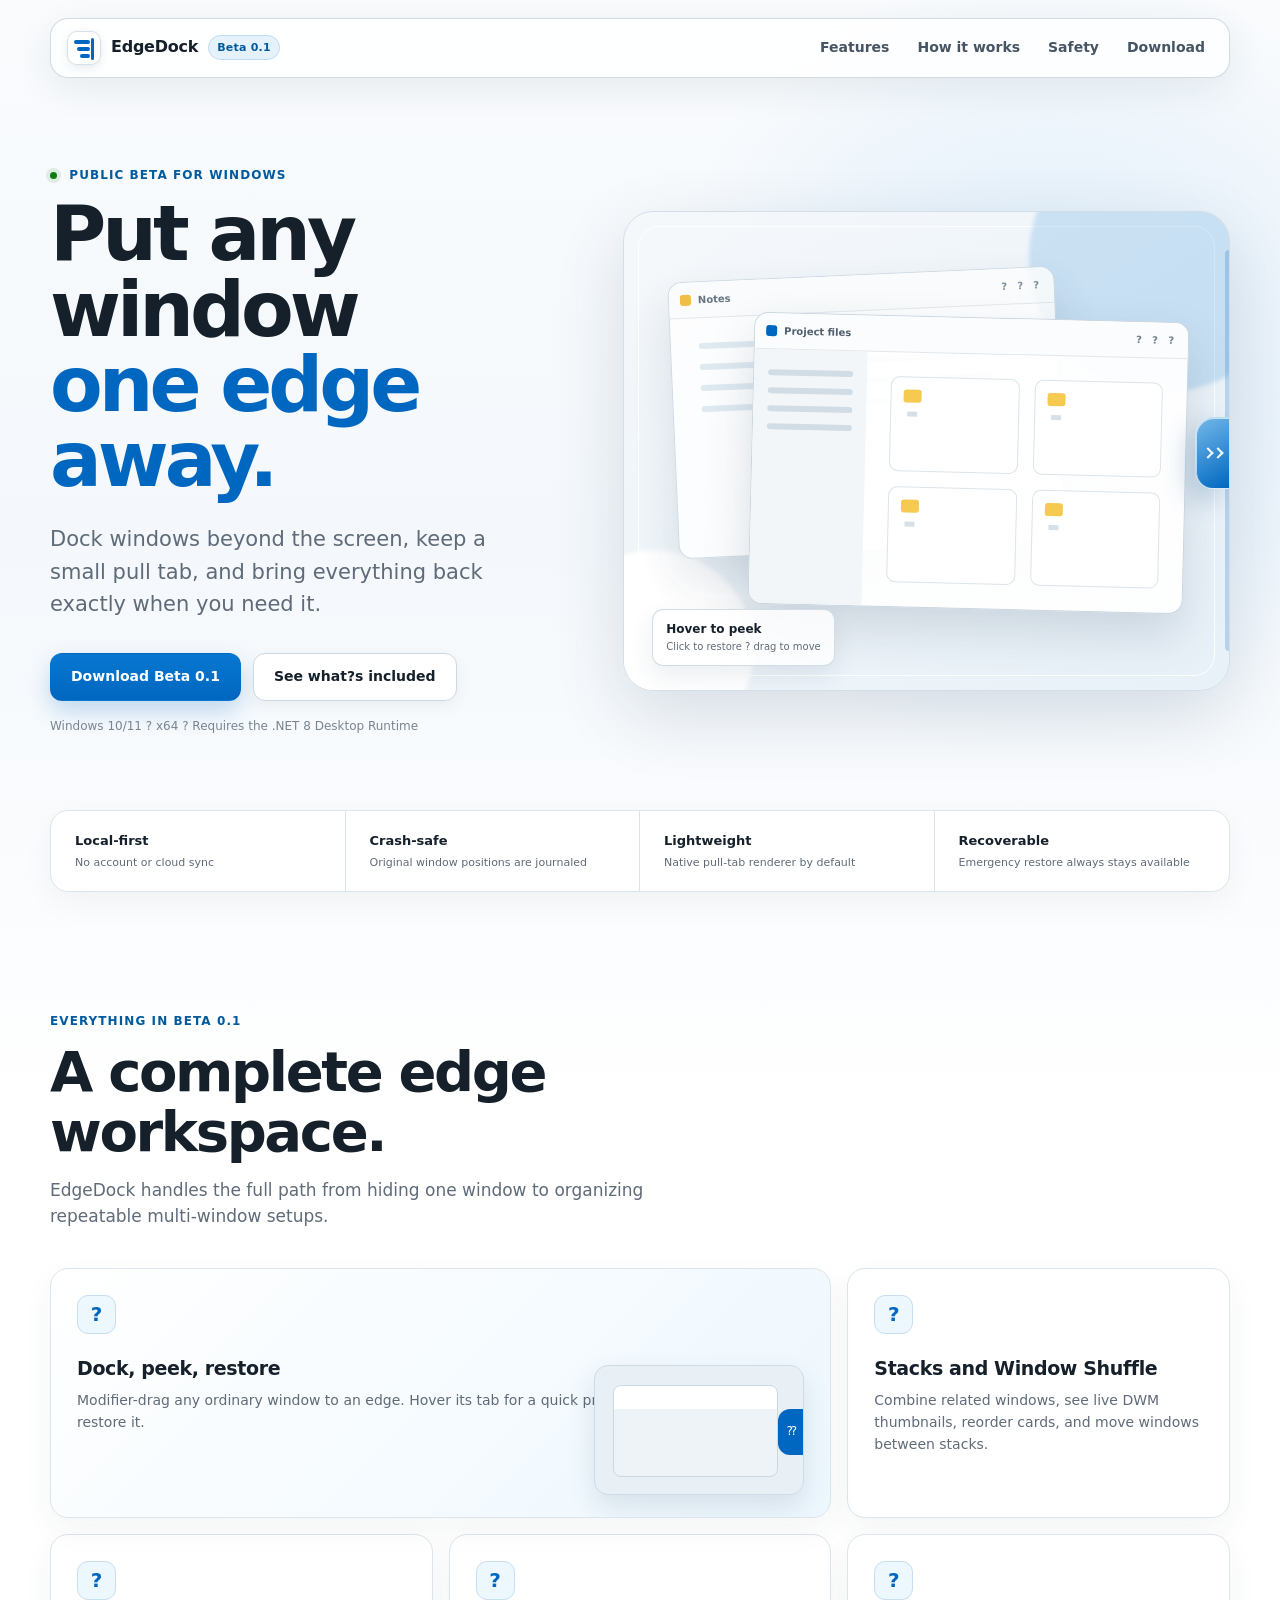
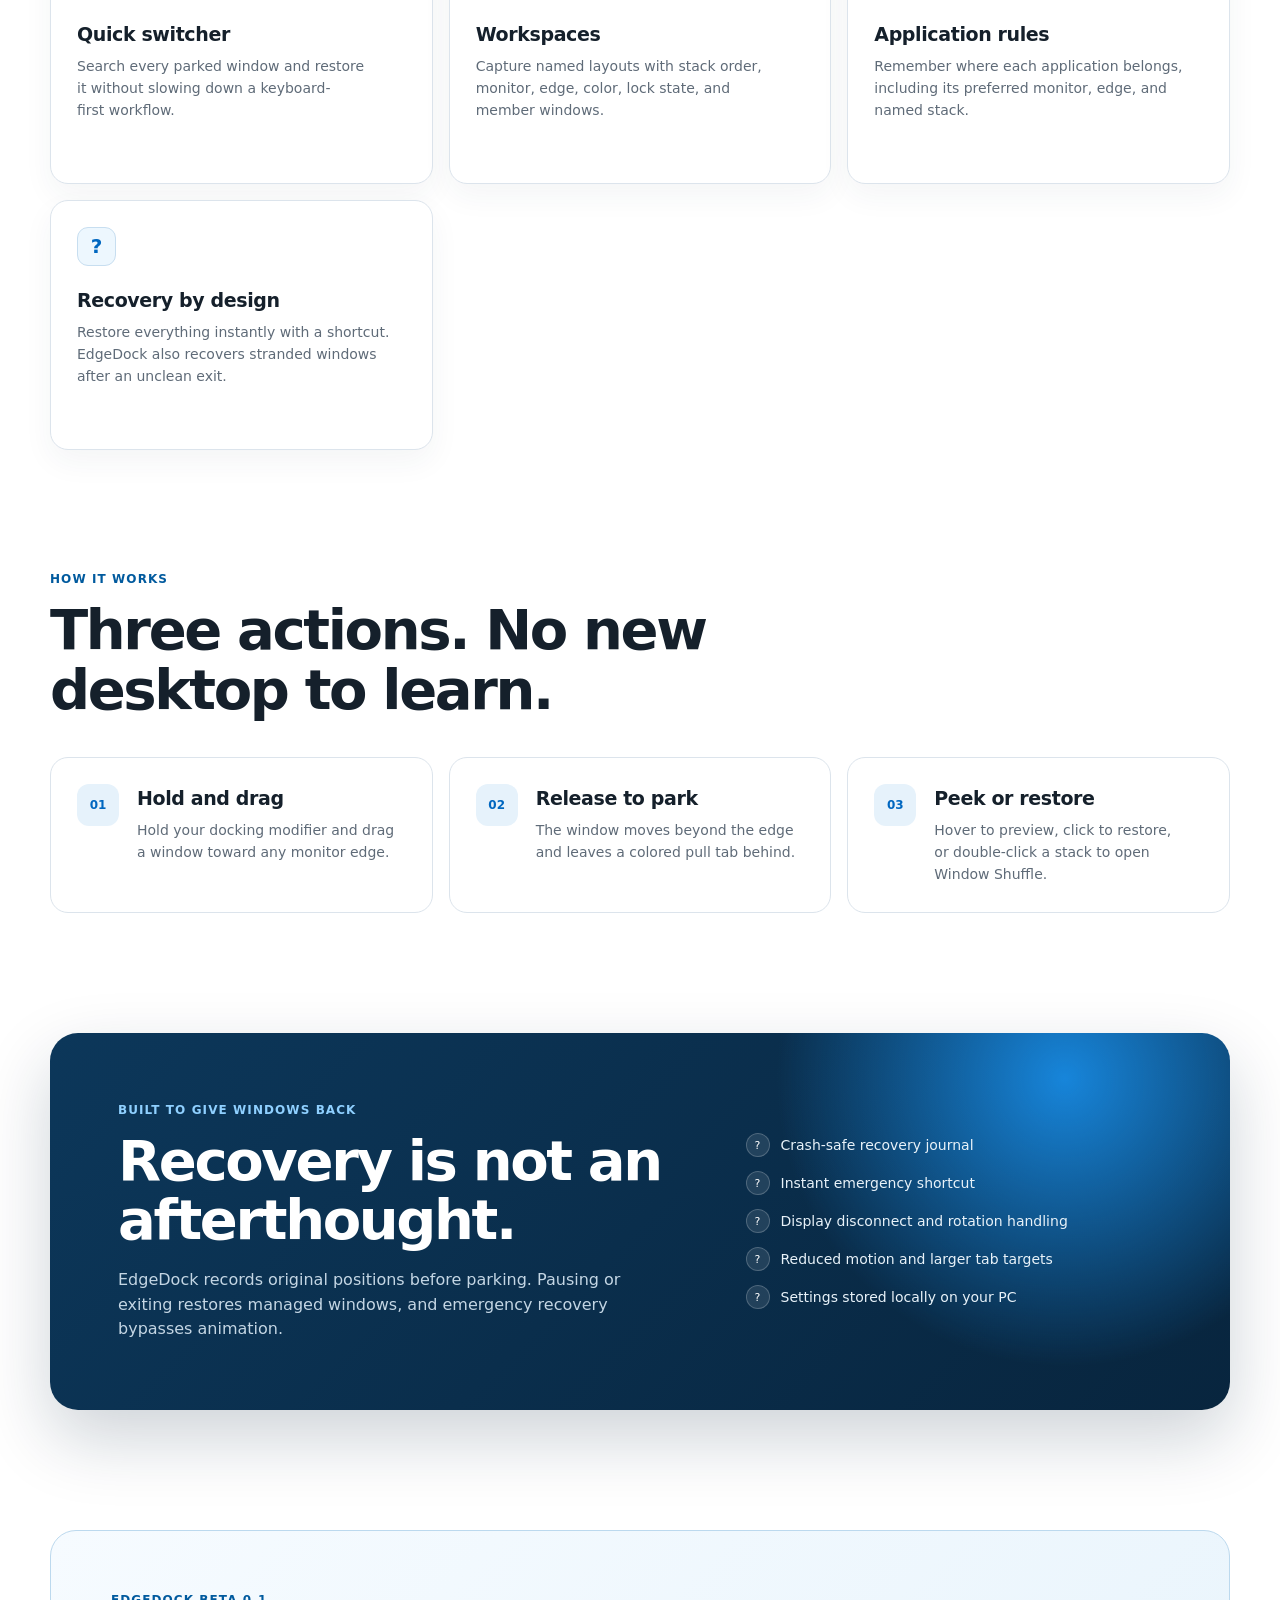
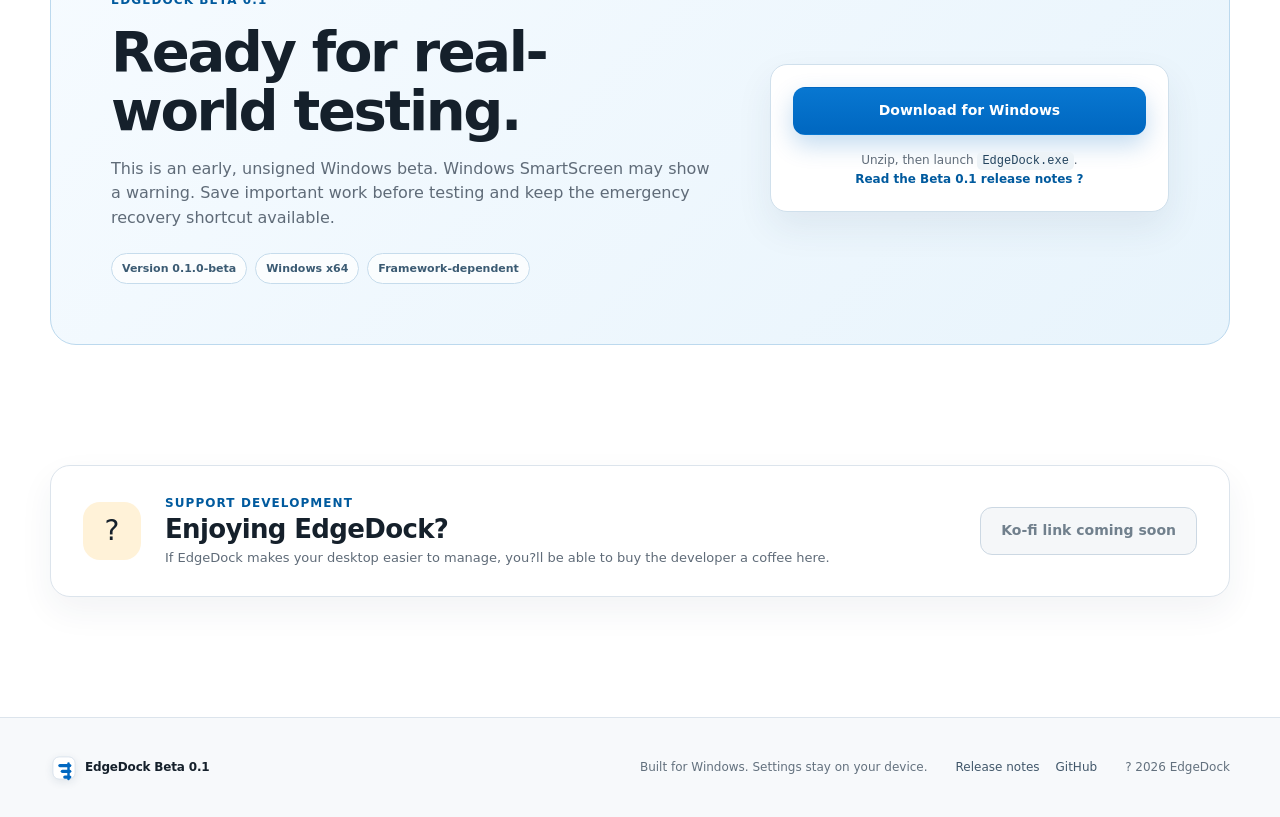
==== index.html @ b3985931 "Launch EdgeDock Beta 0.1 website" ====
<!doctype html>
<html lang="en">
<head>
  <meta charset="utf-8">
  <meta name="viewport" content="width=device-width, initial-scale=1">
  <meta name="theme-color" content="#f4f8fc">
  <meta name="description" content="EdgeDock Beta 0.1 keeps windows one screen edge away with pull tabs, live stacks, workspaces, rules, and crash-safe recovery.">
  <title>EdgeDock Beta 0.1 ? Windows, one edge away</title>
  <link rel="stylesheet" href="styles.css">
</head>
<body>
  <a class="skip-link" href="#main">Skip to content</a>
  <header class="site-header">
    <a class="brand" href="#top" aria-label="EdgeDock home">
      <span class="brand-mark" aria-hidden="true"><i></i><i></i><i></i><b></b></span>
      <span>EdgeDock</span>
      <span class="beta-badge">Beta 0.1</span>
    </a>
    <nav aria-label="Primary navigation">
      <a href="#features">Features</a>
      <a href="#how-it-works">How it works</a>
      <a href="#safety">Safety</a>
      <a href="#download">Download</a>
    </nav>
  </header>

  <main id="main">
    <section class="hero section" id="top">
      <div class="hero-copy">
        <p class="eyebrow"><span class="status-dot"></span> Public beta for Windows</p>
        <h1>Put any window<br><span>one edge away.</span></h1>
        <p class="hero-lede">Dock windows beyond the screen, keep a small pull tab, and bring everything back exactly when you need it.</p>
        <div class="hero-actions">
          <a class="button primary" href="downloads/EdgeDock-Beta-0.1-win-x64.zip" download>Download Beta 0.1</a>
          <a class="button secondary" href="#features">See what?s included</a>
        </div>
        <p class="compatibility">Windows 10/11 ? x64 ? Requires the .NET 8 Desktop Runtime</p>
      </div>

      <div class="product-stage" aria-label="Illustration of EdgeDock parking windows at the screen edge">
        <div class="desktop-glow glow-one"></div>
        <div class="desktop-glow glow-two"></div>
        <div class="demo-window back-window">
          <div class="window-bar"><span class="mini-icon"></span><span>Notes</span><span class="window-controls">? ? ?</span></div>
          <div class="note-lines"><i></i><i></i><i></i><i></i></div>
        </div>
        <div class="demo-window front-window">
          <div class="window-bar"><span class="mini-icon blue"></span><span>Project files</span><span class="window-controls">? ? ?</span></div>
          <div class="file-grid">
            <div class="side-list"><i></i><i></i><i></i><i></i></div>
            <div class="folders"><span></span><span></span><span></span><span></span></div>
          </div>
        </div>
        <div class="edge-rail"></div>
        <div class="pull-tab-demo" aria-hidden="true"><span></span><span></span></div>
        <div class="demo-caption"><strong>Hover to peek</strong><span>Click to restore ? drag to move</span></div>
      </div>
    </section>

    <section class="trust-strip" aria-label="Product highlights">
      <div><strong>Local-first</strong><span>No account or cloud sync</span></div>
      <div><strong>Crash-safe</strong><span>Original window positions are journaled</span></div>
      <div><strong>Lightweight</strong><span>Native pull-tab renderer by default</span></div>
      <div><strong>Recoverable</strong><span>Emergency restore always stays available</span></div>
    </section>

    <section class="section feature-section" id="features">
      <div class="section-heading">
        <p class="eyebrow">Everything in Beta 0.1</p>
        <h2>A complete edge workspace.</h2>
        <p>EdgeDock handles the full path from hiding one window to organizing repeatable multi-window setups.</p>
      </div>
      <div class="feature-grid">
        <article class="feature-card featured">
          <span class="feature-icon">?</span>
          <h3>Dock, peek, restore</h3>
          <p>Modifier-drag any ordinary window to an edge. Hover its tab for a quick preview, then click to restore it.</p>
          <div class="mini-edge-demo"><span class="mini-window"></span><span class="mini-tab">??</span></div>
        </article>
        <article class="feature-card">
          <span class="feature-icon">?</span>
          <h3>Stacks and Window Shuffle</h3>
          <p>Combine related windows, see live DWM thumbnails, reorder cards, and move windows between stacks.</p>
        </article>
        <article class="feature-card">
          <span class="feature-icon">?</span>
          <h3>Quick switcher</h3>
          <p>Search every parked window and restore it without slowing down a keyboard-first workflow.</p>
        </article>
        <article class="feature-card">
          <span class="feature-icon">?</span>
          <h3>Workspaces</h3>
          <p>Capture named layouts with stack order, monitor, edge, color, lock state, and member windows.</p>
        </article>
        <article class="feature-card">
          <span class="feature-icon">?</span>
          <h3>Application rules</h3>
          <p>Remember where each application belongs, including its preferred monitor, edge, and named stack.</p>
        </article>
        <article class="feature-card">
          <span class="feature-icon">?</span>
          <h3>Recovery by design</h3>
          <p>Restore everything instantly with a shortcut. EdgeDock also recovers stranded windows after an unclean exit.</p>
        </article>
      </div>
    </section>

    <section class="section workflow-section" id="how-it-works">
      <div class="section-heading compact">
        <p class="eyebrow">How it works</p>
        <h2>Three actions. No new desktop to learn.</h2>
      </div>
      <ol class="steps">
        <li><span>01</span><div><h3>Hold and drag</h3><p>Hold your docking modifier and drag a window toward any monitor edge.</p></div></li>
        <li><span>02</span><div><h3>Release to park</h3><p>The window moves beyond the edge and leaves a colored pull tab behind.</p></div></li>
        <li><span>03</span><div><h3>Peek or restore</h3><p>Hover to preview, click to restore, or double-click a stack to open Window Shuffle.</p></div></li>
      </ol>
    </section>

    <section class="section safety-section" id="safety">
      <div class="safety-panel">
        <div>
          <p class="eyebrow">Built to give windows back</p>
          <h2>Recovery is not an afterthought.</h2>
          <p>EdgeDock records original positions before parking. Pausing or exiting restores managed windows, and emergency recovery bypasses animation.</p>
        </div>
        <ul>
          <li><span>?</span> Crash-safe recovery journal</li>
          <li><span>?</span> Instant emergency shortcut</li>
          <li><span>?</span> Display disconnect and rotation handling</li>
          <li><span>?</span> Reduced motion and larger tab targets</li>
          <li><span>?</span> Settings stored locally on your PC</li>
        </ul>
      </div>
    </section>

    <section class="section beta-section" id="download">
      <div class="beta-card">
        <div>
          <p class="eyebrow">EdgeDock Beta 0.1</p>
          <h2>Ready for real-world testing.</h2>
          <p>This is an early, unsigned Windows beta. Windows SmartScreen may show a warning. Save important work before testing and keep the emergency recovery shortcut available.</p>
          <div class="release-pills"><span>Version 0.1.0-beta</span><span>Windows x64</span><span>Framework-dependent</span></div>
        </div>
        <div class="download-panel">
          <a class="button primary wide" href="downloads/EdgeDock-Beta-0.1-win-x64.zip" download>Download for Windows</a>
          <p>Unzip, then launch <code>EdgeDock.exe</code>.</p>
          <a class="text-link" href="release-notes.html">Read the Beta 0.1 release notes ?</a>
        </div>
      </div>
    </section>

    <section class="section support-section" id="support">
      <div class="support-card">
        <div class="coffee" aria-hidden="true">?</div>
        <div><p class="eyebrow">Support development</p><h2>Enjoying EdgeDock?</h2><p>If EdgeDock makes your desktop easier to manage, you?ll be able to buy the developer a coffee here.</p></div>
        <a class="button secondary pending" href="#support" aria-disabled="true">Ko-fi link coming soon</a>
      </div>
    </section>
  </main>

  <footer>
    <div class="brand footer-brand"><span class="brand-mark small" aria-hidden="true"><i></i><i></i><i></i><b></b></span><span>EdgeDock Beta 0.1</span></div>
    <p>Built for Windows. Settings stay on your device.</p>
    <div><a href="release-notes.html">Release notes</a><a href="https://github.com/lol40560/EdgeDock-Website">GitHub</a></div>
    <p class="copyright">? 2026 EdgeDock</p>
  </footer>
</body>
</html>
---- styles.css ----
:root {
  color-scheme: light;
  --blue: #0067c0;
  --blue-strong: #005a9e;
  --blue-soft: #e6f2fb;
  --ink: #15202b;
  --muted: #5f6b78;
  --line: #dce4ec;
  --surface: #ffffff;
  --canvas: #f4f8fc;
  --shadow: 0 24px 70px rgba(23, 50, 77, 0.14);
  --ease: cubic-bezier(.23, 1, .32, 1);
}

* { box-sizing: border-box; }
html { scroll-behavior: smooth; }
body {
  margin: 0;
  font-family: "Segoe UI Variable Text", "Segoe UI", system-ui, sans-serif;
  color: var(--ink);
  background:
    radial-gradient(circle at 82% 9%, rgba(84, 167, 232, .16), transparent 25rem),
    linear-gradient(180deg, #f9fbfd 0, var(--canvas) 34rem, #fff 70rem);
  line-height: 1.55;
}

a { color: inherit; }
.skip-link { position: fixed; left: 1rem; top: -4rem; z-index: 100; padding: .7rem 1rem; color: #fff; background: var(--blue); border-radius: .5rem; }
.skip-link:focus { top: 1rem; }

.site-header {
  position: sticky;
  top: 0;
  z-index: 50;
  display: flex;
  align-items: center;
  justify-content: space-between;
  width: min(1180px, calc(100% - 40px));
  margin: 18px auto 0;
  padding: 10px 12px 10px 16px;
  border: 1px solid rgba(203, 215, 226, .9);
  border-radius: 18px;
  background: rgba(255, 255, 255, .82);
  box-shadow: 0 10px 36px rgba(26, 48, 70, .08);
  backdrop-filter: blur(18px) saturate(150%);
}

.brand { display: inline-flex; align-items: center; gap: 10px; font-weight: 700; text-decoration: none; letter-spacing: -.015em; }
.brand-mark { position: relative; display: inline-block; width: 34px; height: 34px; border: 1px solid #d6e0ea; border-radius: 10px; background: #fff; box-shadow: 0 3px 10px rgba(28, 58, 88, .1); }
.brand-mark i, .brand-mark b { position: absolute; display: block; height: 4px; border-radius: 3px; background: var(--blue); }
.brand-mark i:nth-child(1) { width: 16px; left: 6px; top: 8px; }
.brand-mark i:nth-child(2) { width: 13px; left: 9px; top: 15px; }
.brand-mark i:nth-child(3) { width: 10px; left: 12px; top: 22px; }
.brand-mark b { width: 3px; height: 22px; right: 6px; top: 6px; }
.brand-mark.small { width: 28px; height: 28px; border-radius: 8px; transform: scale(.82); margin-right: -3px; }
.beta-badge { padding: 3px 8px; color: #005a9e; background: var(--blue-soft); border: 1px solid #bfdbef; border-radius: 999px; font-size: 11px; font-weight: 700; letter-spacing: .02em; }

nav { display: flex; align-items: center; gap: 4px; }
nav a { padding: 8px 12px; color: #465463; border-radius: 10px; font-size: 14px; font-weight: 600; text-decoration: none; transition: color 140ms ease, background 140ms ease; }
nav a:hover, nav a:focus-visible { color: var(--blue-strong); background: #edf5fb; outline: none; }

.section { width: min(1180px, calc(100% - 40px)); margin-inline: auto; }
.hero { display: grid; grid-template-columns: .9fr 1.1fr; gap: clamp(32px, 6vw, 86px); align-items: center; min-height: 700px; padding-block: 88px 74px; }
.eyebrow { margin: 0 0 12px; color: var(--blue-strong); font-size: 12px; font-weight: 800; letter-spacing: .09em; text-transform: uppercase; }
.status-dot { display: inline-block; width: 7px; height: 7px; margin-right: 7px; border-radius: 50%; background: #107c10; box-shadow: 0 0 0 4px rgba(16, 124, 16, .11); }
h1, h2, h3, p { text-wrap: pretty; }
h1 { margin: 0; font-size: clamp(52px, 6vw, 82px); line-height: .98; letter-spacing: -.052em; }
h1 span { color: var(--blue); }
.hero-lede { max-width: 610px; margin: 26px 0 0; color: var(--muted); font-size: clamp(18px, 2vw, 21px); line-height: 1.55; }
.hero-actions { display: flex; flex-wrap: wrap; gap: 12px; margin-top: 32px; }
.button { display: inline-flex; min-height: 48px; align-items: center; justify-content: center; padding: 0 20px; border: 1px solid transparent; border-radius: 12px; font-size: 14px; font-weight: 700; text-decoration: none; transition: transform 140ms var(--ease), box-shadow 140ms ease, background 140ms ease, border-color 140ms ease; }
.button:hover { transform: translateY(-1px); }
.button:active { transform: scale(.98); }
.button:focus-visible { outline: 3px solid rgba(0, 103, 192, .22); outline-offset: 3px; }
.button.primary { color: #fff; background: linear-gradient(180deg, #0877d1, var(--blue)); box-shadow: 0 10px 24px rgba(0, 103, 192, .24); }
.button.primary:hover { background: linear-gradient(180deg, #087edc, #005fae); box-shadow: 0 13px 28px rgba(0, 103, 192, .3); }
.button.secondary { color: var(--ink); background: #fff; border-color: #ccd8e3; box-shadow: 0 5px 15px rgba(25, 49, 74, .06); }
.button.secondary:hover { border-color: #9fb8ce; background: #fafdff; }
.button.wide { width: 100%; }
.button.pending { color: #71808d; cursor: not-allowed; background: #f5f7f9; box-shadow: none; }
.compatibility { margin: 16px 0 0; color: #778492; font-size: 12px; }

.product-stage { position: relative; min-height: 480px; overflow: hidden; border: 1px solid #d3dee8; border-radius: 30px; background: linear-gradient(145deg, #f5f8fb 0%, #e8f1f8 100%); box-shadow: var(--shadow); }
.product-stage::before { content: ""; position: absolute; inset: 14px; border: 1px solid rgba(255, 255, 255, .9); border-radius: 21px; pointer-events: none; }
.desktop-glow { position: absolute; border-radius: 50%; filter: blur(2px); }
.glow-one { width: 270px; height: 270px; right: -70px; top: -90px; background: rgba(65, 150, 220, .22); }
.glow-two { width: 200px; height: 200px; left: -70px; bottom: -60px; background: rgba(255, 255, 255, .95); }
.demo-window { position: absolute; overflow: hidden; border: 1px solid #cbd6df; border-radius: 14px; background: rgba(255,255,255,.93); box-shadow: 0 22px 48px rgba(38, 65, 89, .16); }
.back-window { width: 64%; height: 58%; left: 8%; top: 13%; transform: rotate(-2.5deg); opacity: .86; }
.front-window { width: 72%; height: 61%; right: 7%; top: 22%; transform: rotate(1.4deg); }
.window-bar { display: flex; align-items: center; gap: 7px; height: 36px; padding: 0 11px; border-bottom: 1px solid #e1e7ec; color: #52606d; font-size: 10px; font-weight: 600; background: #fbfcfd; }
.mini-icon { width: 11px; height: 11px; border-radius: 3px; background: #f0b429; }
.mini-icon.blue { background: var(--blue); }
.window-controls { margin-left: auto; color: #73808d; letter-spacing: .34em; }
.note-lines { display: grid; gap: 15px; padding: 25px 28px; }
.note-lines i { display: block; height: 6px; border-radius: 4px; background: #dce7ef; }
.note-lines i:nth-child(2) { width: 78%; }
.note-lines i:nth-child(3) { width: 88%; }
.note-lines i:nth-child(4) { width: 58%; }
.file-grid { display: grid; grid-template-columns: 26% 1fr; height: calc(100% - 36px); }
.side-list { display: grid; align-content: start; gap: 12px; padding: 20px 14px; background: #f3f6f8; }
.side-list i { height: 6px; border-radius: 4px; background: #d2dce5; }
.folders { display: grid; grid-template-columns: 1fr 1fr; gap: 15px; padding: 24px; }
.folders span { position: relative; min-height: 54px; border: 1px solid #dce4ea; border-radius: 9px; background: #fff; }
.folders span::before { content: ""; position: absolute; width: 18px; height: 13px; left: 12px; top: 12px; border-radius: 3px; background: #f6c950; box-shadow: 0 18px 0 -4px #d8e0e7; }
.edge-rail { position: absolute; top: 8%; right: 0; width: 4px; height: 84%; border-radius: 4px 0 0 4px; background: rgba(0, 103, 192, .22); }
.pull-tab-demo { position: absolute; right: 0; top: 43%; display: flex; align-items: center; justify-content: center; gap: 2px; width: 34px; height: 72px; border: 1px solid rgba(255,255,255,.75); border-right: 0; border-radius: 18px 0 0 18px; background: linear-gradient(150deg, #75b9e9, #0067c0); box-shadow: -8px 10px 26px rgba(0, 75, 133, .22), inset 1px 1px rgba(255,255,255,.65); animation: tab-breathe 3.4s var(--ease) infinite; }
.pull-tab-demo span { width: 8px; height: 8px; border-right: 2px solid #fff; border-bottom: 2px solid #fff; transform: rotate(-45deg); opacity: .95; }
.demo-caption { position: absolute; left: 28px; bottom: 24px; display: flex; flex-direction: column; padding: 10px 13px; border: 1px solid rgba(203, 215, 226, .85); border-radius: 11px; background: rgba(255,255,255,.82); backdrop-filter: blur(12px); box-shadow: 0 10px 24px rgba(31, 58, 84, .09); }
.demo-caption strong { font-size: 12px; }
.demo-caption span { margin-top: 1px; color: var(--muted); font-size: 10px; }
@keyframes tab-breathe { 0%, 72%, 100% { width: 34px; } 82%, 92% { width: 46px; } }

.trust-strip { display: grid; grid-template-columns: repeat(4, 1fr); width: min(1180px, calc(100% - 40px)); margin: 0 auto; border: 1px solid var(--line); border-radius: 18px; background: #fff; box-shadow: 0 10px 30px rgba(32, 55, 78, .05); }
.trust-strip div { padding: 20px 24px; border-right: 1px solid var(--line); }
.trust-strip div:last-child { border-right: 0; }
.trust-strip strong, .trust-strip span { display: block; }
.trust-strip strong { font-size: 13px; }
.trust-strip span { margin-top: 3px; color: var(--muted); font-size: 11px; }

.feature-section, .workflow-section, .safety-section, .beta-section, .support-section { padding-top: 120px; }
.section-heading { max-width: 680px; margin-bottom: 38px; }
.section-heading.compact { max-width: 800px; }
h2 { margin: 0; font-size: clamp(36px, 4.5vw, 56px); line-height: 1.06; letter-spacing: -.042em; }
.section-heading > p:last-child { margin: 16px 0 0; color: var(--muted); font-size: 17px; }
.feature-grid { display: grid; grid-template-columns: repeat(3, 1fr); gap: 16px; }
.feature-card { min-height: 250px; padding: 26px; overflow: hidden; border: 1px solid var(--line); border-radius: 18px; background: #fff; box-shadow: 0 12px 30px rgba(37, 63, 88, .05); transition: transform 180ms var(--ease), box-shadow 180ms ease, border-color 180ms ease; }
.feature-card:hover { transform: translateY(-3px); border-color: #b9d1e5; box-shadow: 0 18px 42px rgba(37, 63, 88, .1); }
.feature-card.featured { grid-column: span 2; position: relative; background: linear-gradient(135deg, #fff, #edf7fe); }
.feature-icon { display: grid; width: 39px; height: 39px; place-items: center; color: var(--blue); border: 1px solid #c7def0; border-radius: 11px; background: #edf7fe; font-size: 20px; font-weight: 700; }
.feature-card h3, .steps h3 { margin: 20px 0 7px; font-size: 19px; letter-spacing: -.02em; }
.feature-card p, .steps p { margin: 0; color: var(--muted); font-size: 14px; }
.mini-edge-demo { position: absolute; width: 210px; height: 130px; right: 26px; bottom: 22px; overflow: hidden; border: 1px solid #cddbe7; border-radius: 14px; background: #e8f0f6; box-shadow: 0 12px 28px rgba(25, 56, 84, .12); }
.mini-window { position: absolute; width: 165px; height: 92px; left: 18px; top: 19px; border: 1px solid #cbd7e1; border-radius: 8px; background: linear-gradient(#fff 23px, #eef3f7 23px); }
.mini-tab { position: absolute; right: 0; top: 43px; width: 25px; height: 46px; display: grid; place-items: center; color: #fff; border-radius: 12px 0 0 12px; background: var(--blue); font-size: 12px; letter-spacing: -.18em; }

.steps { display: grid; grid-template-columns: repeat(3, 1fr); gap: 16px; margin: 0; padding: 0; list-style: none; counter-reset: none; }
.steps li { display: grid; grid-template-columns: auto 1fr; gap: 18px; padding: 26px; border: 1px solid var(--line); border-radius: 18px; background: #fff; }
.steps li > span { display: grid; width: 42px; height: 42px; place-items: center; color: var(--blue); border-radius: 12px; background: var(--blue-soft); font-size: 12px; font-weight: 800; }
.steps h3 { margin-top: 0; }

.safety-panel { display: grid; grid-template-columns: 1.15fr .85fr; gap: 64px; padding: clamp(32px, 6vw, 68px); color: #fff; border-radius: 28px; background: radial-gradient(circle at 86% 12%, #1785da 0, transparent 18rem), linear-gradient(135deg, #0c375a, #08253e); box-shadow: 0 28px 70px rgba(8, 37, 62, .2); }
.safety-panel .eyebrow { color: #8fd0ff; }
.safety-panel p:last-child { max-width: 650px; margin: 18px 0 0; color: #c4d6e4; }
.safety-panel ul { display: grid; align-content: center; gap: 14px; margin: 0; padding: 0; list-style: none; }
.safety-panel li { display: flex; gap: 11px; align-items: center; color: #e8f2f9; font-size: 14px; }
.safety-panel li span { display: grid; width: 24px; height: 24px; place-items: center; color: #fff; border: 1px solid rgba(255,255,255,.2); border-radius: 50%; background: rgba(255,255,255,.1); font-size: 11px; }

.beta-card { display: grid; grid-template-columns: 1.2fr .8fr; gap: 60px; align-items: center; padding: clamp(30px, 5vw, 60px); border: 1px solid #bcd9ee; border-radius: 26px; background: linear-gradient(135deg, #f6fbff, #e8f4fc); }
.beta-card > div > p:not(.eyebrow) { margin: 16px 0 0; color: var(--muted); }
.release-pills { display: flex; flex-wrap: wrap; gap: 8px; margin-top: 22px; }
.release-pills span { padding: 6px 10px; color: #3b5b73; border: 1px solid #c6dcec; border-radius: 999px; background: rgba(255,255,255,.7); font-size: 11px; font-weight: 600; }
.download-panel { padding: 22px; border: 1px solid #d0e0ec; border-radius: 17px; background: #fff; box-shadow: 0 16px 36px rgba(35, 67, 94, .08); }
.download-panel p { margin: 12px 0 8px; color: var(--muted); font-size: 12px; text-align: center; }
code { padding: 2px 5px; color: #22435d; border-radius: 5px; background: #edf3f7; font-family: "Cascadia Mono", Consolas, monospace; }
.text-link { display: block; color: var(--blue-strong); font-size: 12px; font-weight: 700; text-align: center; text-decoration: none; }
.text-link:hover { text-decoration: underline; }

.support-section { padding-bottom: 120px; }
.support-card { display: grid; grid-template-columns: auto 1fr auto; gap: 24px; align-items: center; padding: 28px 32px; border: 1px solid var(--line); border-radius: 20px; background: #fff; box-shadow: 0 14px 34px rgba(28, 53, 77, .06); }
.support-card .coffee { display: grid; width: 58px; height: 58px; place-items: center; border-radius: 17px; background: #fff2d8; font-size: 28px; }
.support-card h2 { font-size: 26px; letter-spacing: -.025em; }
.support-card p:not(.eyebrow) { margin: 5px 0 0; color: var(--muted); font-size: 13px; }
.support-card .eyebrow { margin-bottom: 3px; }

footer { display: grid; grid-template-columns: 1fr auto auto auto; gap: 28px; align-items: center; padding: 28px max(24px, calc((100% - 1180px) / 2)); border-top: 1px solid var(--line); color: #63717e; background: #f7f9fb; font-size: 12px; }
footer > div:nth-of-type(2) { display: flex; gap: 16px; }
footer a { color: #41576a; text-decoration: none; }
footer a:hover { color: var(--blue); }
.footer-brand { color: var(--ink); }
.copyright { white-space: nowrap; }

@media (max-width: 900px) {
  .site-header { width: min(100% - 24px, 720px); }
  nav a { display: none; }
  nav a:last-child { display: inline-flex; }
  .section, .trust-strip { width: min(100% - 28px, 720px); }
  .hero { grid-template-columns: 1fr; min-height: auto; padding-top: 72px; }
  .product-stage { min-height: 430px; }
  .trust-strip { grid-template-columns: 1fr 1fr; }
  .trust-strip div:nth-child(2) { border-right: 0; }
  .trust-strip div:nth-child(-n+2) { border-bottom: 1px solid var(--line); }
  .feature-grid { grid-template-columns: 1fr 1fr; }
  .feature-card.featured { grid-column: 1 / -1; }
  .steps { grid-template-columns: 1fr; }
  .safety-panel, .beta-card { grid-template-columns: 1fr; gap: 34px; }
  footer { grid-template-columns: 1fr 1fr; }
}

@media (max-width: 620px) {
  h1 { font-size: 48px; }
  .site-header { margin-top: 10px; }
  .brand > span:nth-child(2) { font-size: 14px; }
  .hero { padding-top: 56px; }
  .hero-actions .button { width: 100%; }
  .product-stage { min-height: 360px; border-radius: 22px; }
  .back-window { width: 76%; left: 5%; }
  .front-window { width: 82%; right: 4%; }
  .folders { padding: 16px; gap: 10px; }
  .trust-strip, .feature-grid { grid-template-columns: 1fr; }
  .trust-strip div { border-right: 0; border-bottom: 1px solid var(--line); }
  .trust-strip div:last-child { border-bottom: 0; }
  .feature-card.featured { grid-column: auto; min-height: 360px; }
  .mini-edge-demo { left: 26px; right: auto; }
  .safety-panel, .beta-card { padding: 28px 22px; border-radius: 20px; }
  .support-card { grid-template-columns: auto 1fr; }
  .support-card .button { grid-column: 1 / -1; }
  footer { grid-template-columns: 1fr; justify-items: start; }
}

@media (prefers-reduced-motion: reduce) {
  html { scroll-behavior: auto; }
  *, *::before, *::after { animation-duration: .01ms !important; animation-iteration-count: 1 !important; transition-duration: .01ms !important; }
}

.notes-page { min-height: 100vh; }
.notes-hero { padding-top: 100px; padding-bottom: 70px; }
.notes-hero h1 { max-width: 850px; }
.notes-hero .button { margin-top: 30px; }
.notes-layout { display: grid; grid-template-columns: 1.15fr .85fr; gap: 18px; }
.notes-card { padding: clamp(26px, 4vw, 44px); border: 1px solid var(--line); border-radius: 22px; background: #fff; box-shadow: 0 16px 40px rgba(33, 59, 84, .07); }
.notes-card.caution { border-color: #e7d1a1; background: #fffaf0; }
.notes-card h2 { font-size: 30px; }
.notes-card ul { display: grid; gap: 13px; margin: 25px 0 0; padding: 0; list-style: none; }
.notes-card li { position: relative; padding-left: 25px; color: var(--muted); font-size: 14px; }
.notes-card li::before { content: "?"; position: absolute; left: 0; color: var(--blue); font-weight: 800; }
.notes-card.caution li::before { content: "!"; color: #9a6700; }
.notes-requirements { display: flex; align-items: center; justify-content: space-between; gap: 30px; margin-top: 18px; margin-bottom: 120px; padding: 30px 34px; border: 1px solid #c7ddec; border-radius: 20px; background: #edf7fe; }
.notes-requirements h2 { font-size: 28px; }
.notes-requirements p:last-child { margin: 7px 0 0; color: var(--muted); }
@media (max-width: 760px) { .notes-layout { grid-template-columns: 1fr; } .notes-requirements { align-items: flex-start; flex-direction: column; } }
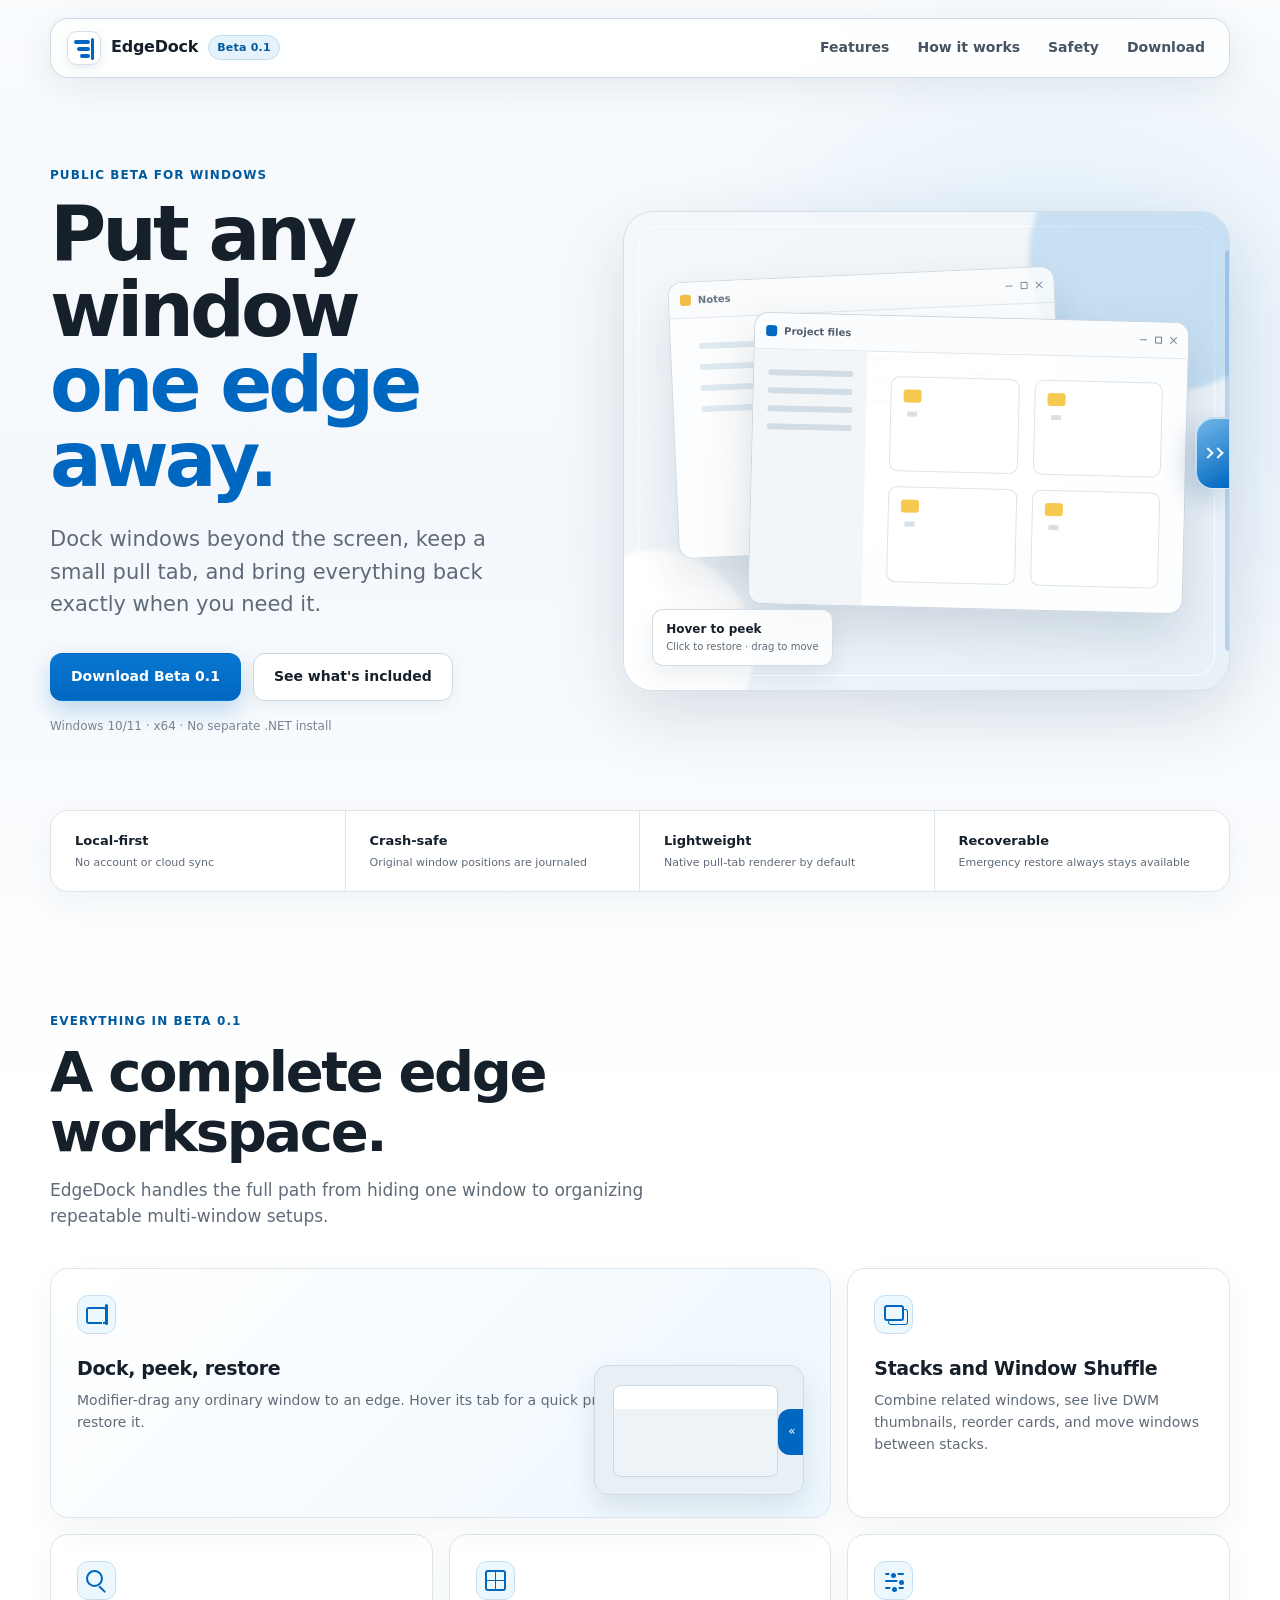
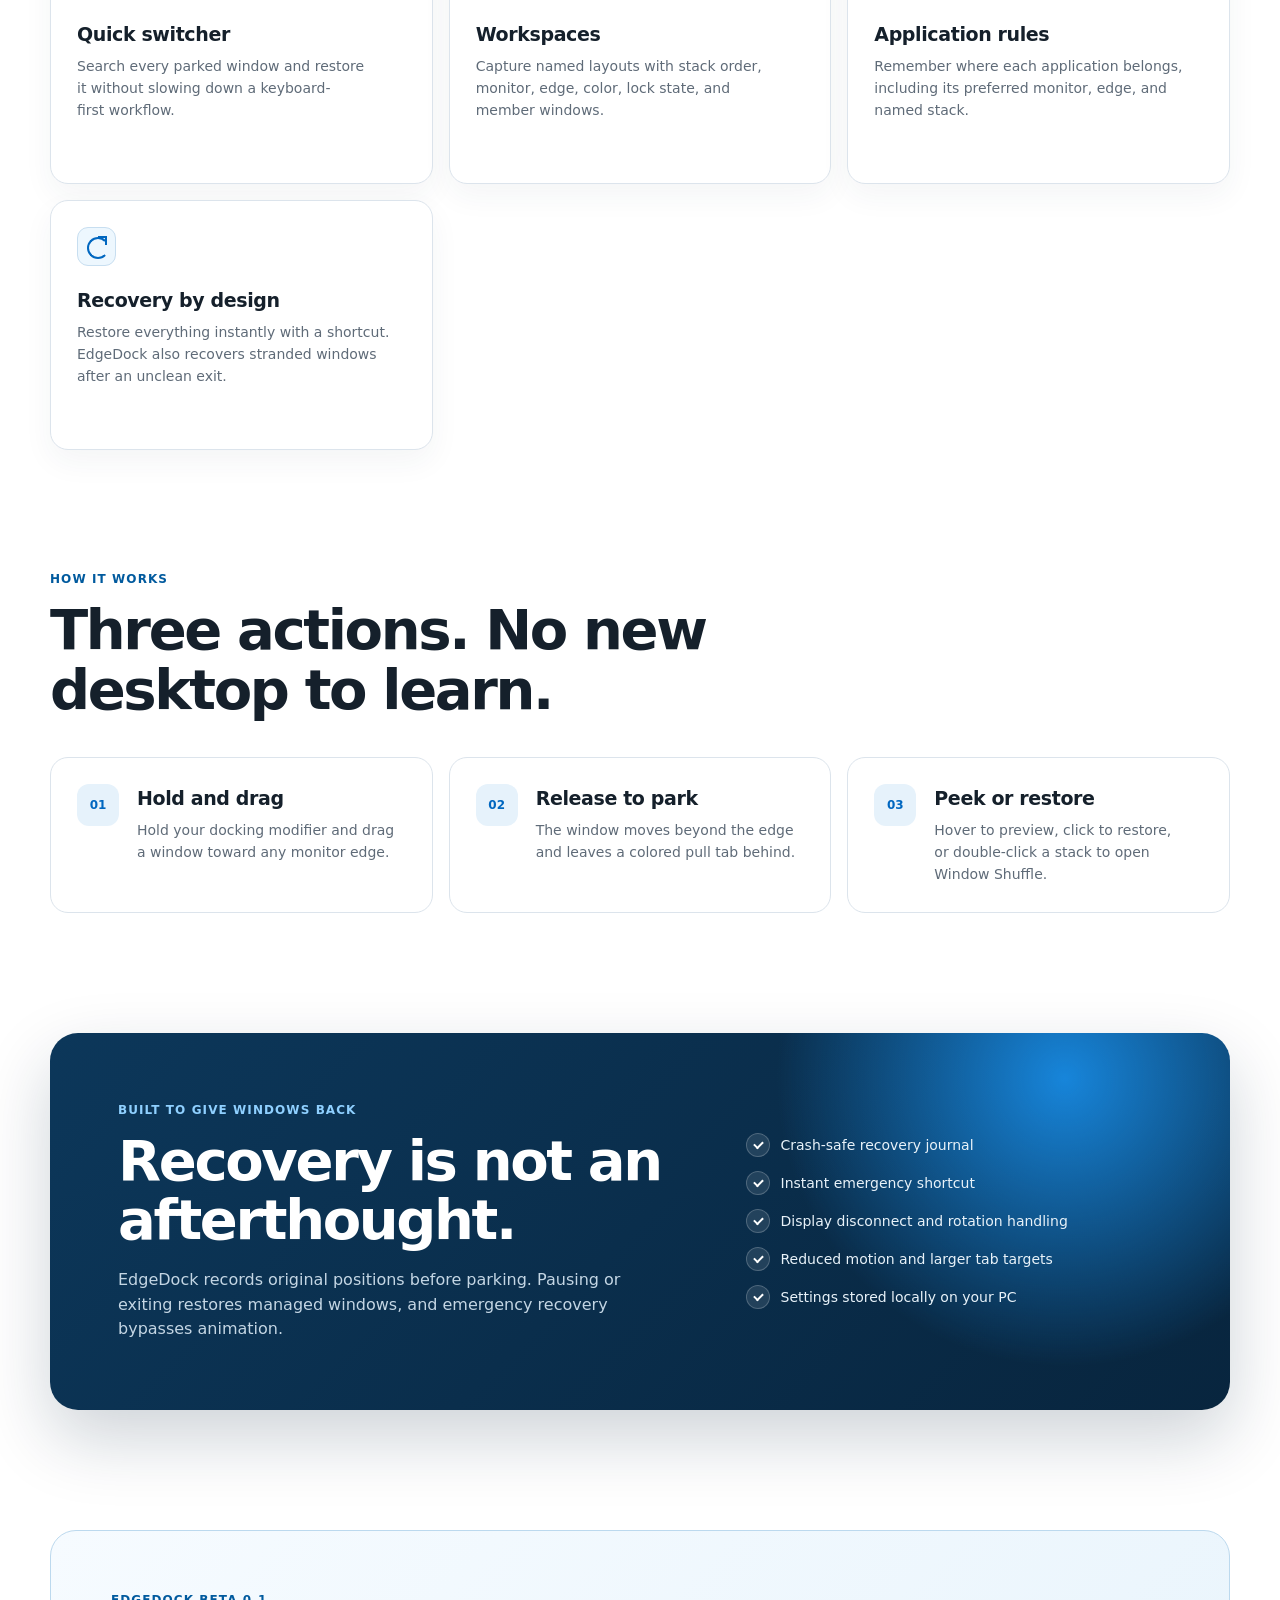
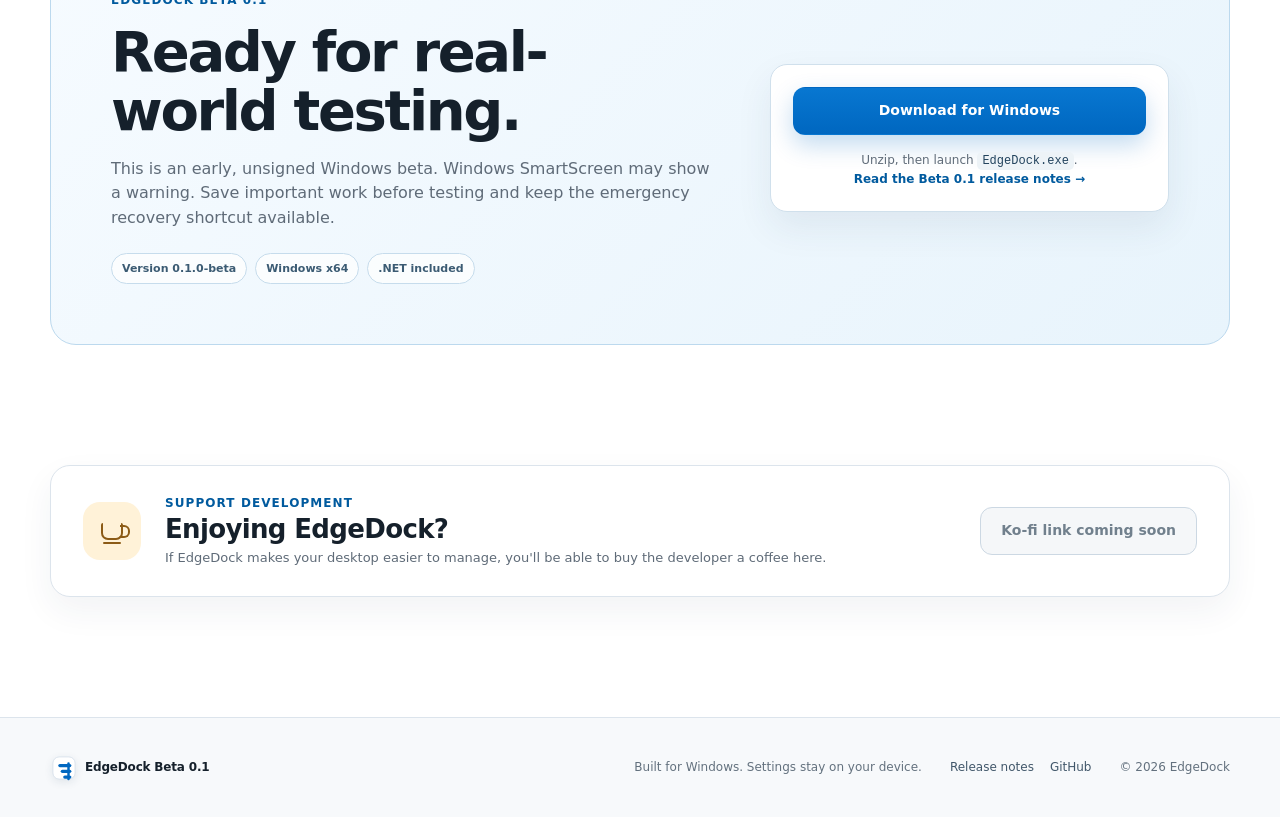
==== commit 02a92c72: "Repair icons and remove the .NET prerequisite" ====
--- a/index.html
+++ b/index.html
@@ -5,7 +5,7 @@
   <meta name="viewport" content="width=device-width, initial-scale=1">
   <meta name="theme-color" content="#f4f8fc">
   <meta name="description" content="EdgeDock Beta 0.1 keeps windows one screen edge away with pull tabs, live stacks, workspaces, rules, and crash-safe recovery.">
-  <title>EdgeDock Beta 0.1 ? Windows, one edge away</title>
+  <title>EdgeDock Beta 0.1 &mdash; Windows, one edge away</title>
   <link rel="stylesheet" href="styles.css">
 </head>
 <body>
@@ -27,25 +27,25 @@
   <main id="main">
     <section class="hero section" id="top">
       <div class="hero-copy">
-        <p class="eyebrow"><span class="status-dot"></span> Public beta for Windows</p>
+        <p class="eyebrow">Public beta for Windows</p>
         <h1>Put any window<br><span>one edge away.</span></h1>
         <p class="hero-lede">Dock windows beyond the screen, keep a small pull tab, and bring everything back exactly when you need it.</p>
         <div class="hero-actions">
-          <a class="button primary" href="downloads/EdgeDock-Beta-0.1-win-x64.zip" download>Download Beta 0.1</a>
-          <a class="button secondary" href="#features">See what?s included</a>
+          <a class="button primary" href="https://github.com/lol40560/EdgeDock-Website/releases/download/v0.1.0-beta/EdgeDock-Beta-0.1-win-x64.zip">Download Beta 0.1</a>
+          <a class="button secondary" href="#features">See what's included</a>
         </div>
-        <p class="compatibility">Windows 10/11 ? x64 ? Requires the .NET 8 Desktop Runtime</p>
+        <p class="compatibility">Windows 10/11 &middot; x64 &middot; No separate .NET install</p>
       </div>
 
       <div class="product-stage" aria-label="Illustration of EdgeDock parking windows at the screen edge">
         <div class="desktop-glow glow-one"></div>
         <div class="desktop-glow glow-two"></div>
         <div class="demo-window back-window">
-          <div class="window-bar"><span class="mini-icon"></span><span>Notes</span><span class="window-controls">? ? ?</span></div>
+          <div class="window-bar"><span class="mini-icon"></span><span>Notes</span><span class="window-controls" aria-hidden="true"><i></i><i></i><i></i></span></div>
           <div class="note-lines"><i></i><i></i><i></i><i></i></div>
         </div>
         <div class="demo-window front-window">
-          <div class="window-bar"><span class="mini-icon blue"></span><span>Project files</span><span class="window-controls">? ? ?</span></div>
+          <div class="window-bar"><span class="mini-icon blue"></span><span>Project files</span><span class="window-controls" aria-hidden="true"><i></i><i></i><i></i></span></div>
           <div class="file-grid">
             <div class="side-list"><i></i><i></i><i></i><i></i></div>
             <div class="folders"><span></span><span></span><span></span><span></span></div>
@@ -53,7 +53,7 @@
         </div>
         <div class="edge-rail"></div>
         <div class="pull-tab-demo" aria-hidden="true"><span></span><span></span></div>
-        <div class="demo-caption"><strong>Hover to peek</strong><span>Click to restore ? drag to move</span></div>
+        <div class="demo-caption"><strong>Hover to peek</strong><span>Click to restore &middot; drag to move</span></div>
       </div>
     </section>
 
@@ -72,33 +72,33 @@
       </div>
       <div class="feature-grid">
         <article class="feature-card featured">
-          <span class="feature-icon">?</span>
+          <span class="feature-icon icon-dock" aria-hidden="true"></span>
           <h3>Dock, peek, restore</h3>
           <p>Modifier-drag any ordinary window to an edge. Hover its tab for a quick preview, then click to restore it.</p>
-          <div class="mini-edge-demo"><span class="mini-window"></span><span class="mini-tab">??</span></div>
+          <div class="mini-edge-demo"><span class="mini-window"></span><span class="mini-tab">&lsaquo;&lsaquo;</span></div>
         </article>
         <article class="feature-card">
-          <span class="feature-icon">?</span>
+          <span class="feature-icon icon-stack" aria-hidden="true"></span>
           <h3>Stacks and Window Shuffle</h3>
           <p>Combine related windows, see live DWM thumbnails, reorder cards, and move windows between stacks.</p>
         </article>
         <article class="feature-card">
-          <span class="feature-icon">?</span>
+          <span class="feature-icon icon-search" aria-hidden="true"></span>
           <h3>Quick switcher</h3>
           <p>Search every parked window and restore it without slowing down a keyboard-first workflow.</p>
         </article>
         <article class="feature-card">
-          <span class="feature-icon">?</span>
+          <span class="feature-icon icon-workspace" aria-hidden="true"></span>
           <h3>Workspaces</h3>
           <p>Capture named layouts with stack order, monitor, edge, color, lock state, and member windows.</p>
         </article>
         <article class="feature-card">
-          <span class="feature-icon">?</span>
+          <span class="feature-icon icon-rules" aria-hidden="true"></span>
           <h3>Application rules</h3>
           <p>Remember where each application belongs, including its preferred monitor, edge, and named stack.</p>
         </article>
         <article class="feature-card">
-          <span class="feature-icon">?</span>
+          <span class="feature-icon icon-recovery" aria-hidden="true"></span>
           <h3>Recovery by design</h3>
           <p>Restore everything instantly with a shortcut. EdgeDock also recovers stranded windows after an unclean exit.</p>
         </article>
@@ -125,11 +125,11 @@
           <p>EdgeDock records original positions before parking. Pausing or exiting restores managed windows, and emergency recovery bypasses animation.</p>
         </div>
         <ul>
-          <li><span>?</span> Crash-safe recovery journal</li>
-          <li><span>?</span> Instant emergency shortcut</li>
-          <li><span>?</span> Display disconnect and rotation handling</li>
-          <li><span>?</span> Reduced motion and larger tab targets</li>
-          <li><span>?</span> Settings stored locally on your PC</li>
+          <li><span class="check-icon" aria-hidden="true"></span> Crash-safe recovery journal</li>
+          <li><span class="check-icon" aria-hidden="true"></span> Instant emergency shortcut</li>
+          <li><span class="check-icon" aria-hidden="true"></span> Display disconnect and rotation handling</li>
+          <li><span class="check-icon" aria-hidden="true"></span> Reduced motion and larger tab targets</li>
+          <li><span class="check-icon" aria-hidden="true"></span> Settings stored locally on your PC</li>
         </ul>
       </div>
     </section>
@@ -140,20 +140,20 @@
           <p class="eyebrow">EdgeDock Beta 0.1</p>
           <h2>Ready for real-world testing.</h2>
           <p>This is an early, unsigned Windows beta. Windows SmartScreen may show a warning. Save important work before testing and keep the emergency recovery shortcut available.</p>
-          <div class="release-pills"><span>Version 0.1.0-beta</span><span>Windows x64</span><span>Framework-dependent</span></div>
+          <div class="release-pills"><span>Version 0.1.0-beta</span><span>Windows x64</span><span>.NET included</span></div>
         </div>
         <div class="download-panel">
-          <a class="button primary wide" href="downloads/EdgeDock-Beta-0.1-win-x64.zip" download>Download for Windows</a>
+          <a class="button primary wide" href="https://github.com/lol40560/EdgeDock-Website/releases/download/v0.1.0-beta/EdgeDock-Beta-0.1-win-x64.zip">Download for Windows</a>
           <p>Unzip, then launch <code>EdgeDock.exe</code>.</p>
-          <a class="text-link" href="release-notes.html">Read the Beta 0.1 release notes ?</a>
+          <a class="text-link" href="release-notes.html">Read the Beta 0.1 release notes &rarr;</a>
         </div>
       </div>
     </section>
 
     <section class="section support-section" id="support">
       <div class="support-card">
-        <div class="coffee" aria-hidden="true">?</div>
-        <div><p class="eyebrow">Support development</p><h2>Enjoying EdgeDock?</h2><p>If EdgeDock makes your desktop easier to manage, you?ll be able to buy the developer a coffee here.</p></div>
+        <div class="coffee" aria-hidden="true"><span></span></div>
+        <div><p class="eyebrow">Support development</p><h2>Enjoying EdgeDock?</h2><p>If EdgeDock makes your desktop easier to manage, you'll be able to buy the developer a coffee here.</p></div>
         <a class="button secondary pending" href="#support" aria-disabled="true">Ko-fi link coming soon</a>
       </div>
     </section>
@@ -163,7 +163,7 @@
     <div class="brand footer-brand"><span class="brand-mark small" aria-hidden="true"><i></i><i></i><i></i><b></b></span><span>EdgeDock Beta 0.1</span></div>
     <p>Built for Windows. Settings stay on your device.</p>
     <div><a href="release-notes.html">Release notes</a><a href="https://github.com/lol40560/EdgeDock-Website">GitHub</a></div>
-    <p class="copyright">? 2026 EdgeDock</p>
+    <p class="copyright">&copy; 2026 EdgeDock</p>
   </footer>
 </body>
 </html>
--- a/styles.css
+++ b/styles.css
@@ -62,7 +62,6 @@
 .section { width: min(1180px, calc(100% - 40px)); margin-inline: auto; }
 .hero { display: grid; grid-template-columns: .9fr 1.1fr; gap: clamp(32px, 6vw, 86px); align-items: center; min-height: 700px; padding-block: 88px 74px; }
 .eyebrow { margin: 0 0 12px; color: var(--blue-strong); font-size: 12px; font-weight: 800; letter-spacing: .09em; text-transform: uppercase; }
-.status-dot { display: inline-block; width: 7px; height: 7px; margin-right: 7px; border-radius: 50%; background: #107c10; box-shadow: 0 0 0 4px rgba(16, 124, 16, .11); }
 h1, h2, h3, p { text-wrap: pretty; }
 h1 { margin: 0; font-size: clamp(52px, 6vw, 82px); line-height: .98; letter-spacing: -.052em; }
 h1 span { color: var(--blue); }
@@ -91,7 +90,14 @@
 .window-bar { display: flex; align-items: center; gap: 7px; height: 36px; padding: 0 11px; border-bottom: 1px solid #e1e7ec; color: #52606d; font-size: 10px; font-weight: 600; background: #fbfcfd; }
 .mini-icon { width: 11px; height: 11px; border-radius: 3px; background: #f0b429; }
 .mini-icon.blue { background: var(--blue); }
-.window-controls { margin-left: auto; color: #73808d; letter-spacing: .34em; }
+.window-controls { display: flex; align-items: center; gap: 8px; margin-left: auto; }
+.window-controls i { position: relative; display: block; width: 7px; height: 7px; }
+.window-controls i:first-child::before { content: ""; position: absolute; left: 0; right: 0; top: 3px; height: 1px; background: #73808d; }
+.window-controls i:nth-child(2) { border: 1px solid #73808d; }
+.window-controls i:last-child::before,
+.window-controls i:last-child::after { content: ""; position: absolute; left: 3px; top: -1px; width: 1px; height: 9px; background: #73808d; }
+.window-controls i:last-child::before { transform: rotate(45deg); }
+.window-controls i:last-child::after { transform: rotate(-45deg); }
 .note-lines { display: grid; gap: 15px; padding: 25px 28px; }
 .note-lines i { display: block; height: 6px; border-radius: 4px; background: #dce7ef; }
 .note-lines i:nth-child(2) { width: 78%; }
@@ -127,7 +133,18 @@
 .feature-card { min-height: 250px; padding: 26px; overflow: hidden; border: 1px solid var(--line); border-radius: 18px; background: #fff; box-shadow: 0 12px 30px rgba(37, 63, 88, .05); transition: transform 180ms var(--ease), box-shadow 180ms ease, border-color 180ms ease; }
 .feature-card:hover { transform: translateY(-3px); border-color: #b9d1e5; box-shadow: 0 18px 42px rgba(37, 63, 88, .1); }
 .feature-card.featured { grid-column: span 2; position: relative; background: linear-gradient(135deg, #fff, #edf7fe); }
-.feature-icon { display: grid; width: 39px; height: 39px; place-items: center; color: var(--blue); border: 1px solid #c7def0; border-radius: 11px; background: #edf7fe; font-size: 20px; font-weight: 700; }
+.feature-icon { position: relative; display: block; width: 39px; height: 39px; color: var(--blue); border: 1px solid #c7def0; border-radius: 11px; background: #edf7fe; }
+.feature-icon::before, .feature-icon::after { content: ""; position: absolute; display: block; }
+.icon-dock::before { width: 17px; height: 13px; left: 8px; top: 11px; border: 2px solid currentColor; border-radius: 3px; }
+.icon-dock::after { width: 3px; height: 21px; right: 7px; top: 8px; border-radius: 3px; background: currentColor; box-shadow: -4px 5px 0 -1px #edf7fe; }
+.icon-stack::before { width: 16px; height: 12px; left: 9px; top: 9px; border: 2px solid currentColor; border-radius: 3px; box-shadow: 4px 4px 0 -1px #edf7fe, 4px 4px 0 0 currentColor; }
+.icon-search::before { width: 13px; height: 13px; left: 8px; top: 8px; border: 2px solid currentColor; border-radius: 50%; }
+.icon-search::after { width: 9px; height: 2px; left: 21px; top: 23px; border-radius: 2px; background: currentColor; transform: rotate(45deg); transform-origin: left center; }
+.icon-workspace::before { inset: 8px; border: 2px solid currentColor; border-radius: 3px; background: linear-gradient(90deg, transparent 46%, currentColor 46%, currentColor 54%, transparent 54%), linear-gradient(transparent 46%, currentColor 46%, currentColor 54%, transparent 54%); }
+.icon-rules::before { width: 19px; height: 2px; left: 10px; top: 11px; border-radius: 2px; background: currentColor; box-shadow: 0 7px currentColor, 0 14px currentColor; }
+.icon-rules::after { width: 5px; height: 5px; left: 14px; top: 9px; border: 2px solid #edf7fe; border-radius: 50%; background: currentColor; box-shadow: 8px 7px 0 -2px currentColor, 8px 7px 0 0 #edf7fe, 1px 14px 0 -2px currentColor, 1px 14px 0 0 #edf7fe; }
+.icon-recovery::before { width: 18px; height: 18px; left: 9px; top: 9px; border: 2px solid currentColor; border-right-color: transparent; border-radius: 50%; }
+.icon-recovery::after { width: 7px; height: 7px; right: 8px; top: 8px; border-top: 2px solid currentColor; border-right: 2px solid currentColor; }
 .feature-card h3, .steps h3 { margin: 20px 0 7px; font-size: 19px; letter-spacing: -.02em; }
 .feature-card p, .steps p { margin: 0; color: var(--muted); font-size: 14px; }
 .mini-edge-demo { position: absolute; width: 210px; height: 130px; right: 26px; bottom: 22px; overflow: hidden; border: 1px solid #cddbe7; border-radius: 14px; background: #e8f0f6; box-shadow: 0 12px 28px rgba(25, 56, 84, .12); }
@@ -144,7 +161,8 @@
 .safety-panel p:last-child { max-width: 650px; margin: 18px 0 0; color: #c4d6e4; }
 .safety-panel ul { display: grid; align-content: center; gap: 14px; margin: 0; padding: 0; list-style: none; }
 .safety-panel li { display: flex; gap: 11px; align-items: center; color: #e8f2f9; font-size: 14px; }
-.safety-panel li span { display: grid; width: 24px; height: 24px; place-items: center; color: #fff; border: 1px solid rgba(255,255,255,.2); border-radius: 50%; background: rgba(255,255,255,.1); font-size: 11px; }
+.safety-panel li span { position: relative; display: block; flex: 0 0 auto; width: 24px; height: 24px; color: #fff; border: 1px solid rgba(255,255,255,.2); border-radius: 50%; background: rgba(255,255,255,.1); }
+.safety-panel li .check-icon::after { content: ""; position: absolute; width: 7px; height: 4px; left: 7px; top: 7px; border-left: 2px solid #fff; border-bottom: 2px solid #fff; transform: rotate(-45deg); }
 
 .beta-card { display: grid; grid-template-columns: 1.2fr .8fr; gap: 60px; align-items: center; padding: clamp(30px, 5vw, 60px); border: 1px solid #bcd9ee; border-radius: 26px; background: linear-gradient(135deg, #f6fbff, #e8f4fc); }
 .beta-card > div > p:not(.eyebrow) { margin: 16px 0 0; color: var(--muted); }
@@ -158,7 +176,10 @@
 
 .support-section { padding-bottom: 120px; }
 .support-card { display: grid; grid-template-columns: auto 1fr auto; gap: 24px; align-items: center; padding: 28px 32px; border: 1px solid var(--line); border-radius: 20px; background: #fff; box-shadow: 0 14px 34px rgba(28, 53, 77, .06); }
-.support-card .coffee { display: grid; width: 58px; height: 58px; place-items: center; border-radius: 17px; background: #fff2d8; font-size: 28px; }
+.support-card .coffee { position: relative; display: grid; width: 58px; height: 58px; place-items: center; border-radius: 17px; background: #fff2d8; }
+.coffee span { position: relative; width: 22px; height: 17px; border: 2px solid #8c5b16; border-top: 0; border-radius: 2px 2px 7px 7px; }
+.coffee span::before { content: ""; position: absolute; width: 8px; height: 9px; right: -9px; top: 2px; border: 2px solid #8c5b16; border-left: 0; border-radius: 0 6px 6px 0; }
+.coffee span::after { content: ""; position: absolute; width: 18px; height: 2px; left: 0; bottom: -6px; border-radius: 2px; background: #8c5b16; }
 .support-card h2 { font-size: 26px; letter-spacing: -.025em; }
 .support-card p:not(.eyebrow) { margin: 5px 0 0; color: var(--muted); font-size: 13px; }
 .support-card .eyebrow { margin-bottom: 3px; }
@@ -223,7 +244,7 @@
 .notes-card h2 { font-size: 30px; }
 .notes-card ul { display: grid; gap: 13px; margin: 25px 0 0; padding: 0; list-style: none; }
 .notes-card li { position: relative; padding-left: 25px; color: var(--muted); font-size: 14px; }
-.notes-card li::before { content: "?"; position: absolute; left: 0; color: var(--blue); font-weight: 800; }
+.notes-card li::before { content: "\2713"; position: absolute; left: 0; color: var(--blue); font-weight: 800; }
 .notes-card.caution li::before { content: "!"; color: #9a6700; }
 .notes-requirements { display: flex; align-items: center; justify-content: space-between; gap: 30px; margin-top: 18px; margin-bottom: 120px; padding: 30px 34px; border: 1px solid #c7ddec; border-radius: 20px; background: #edf7fe; }
 .notes-requirements h2 { font-size: 28px; }
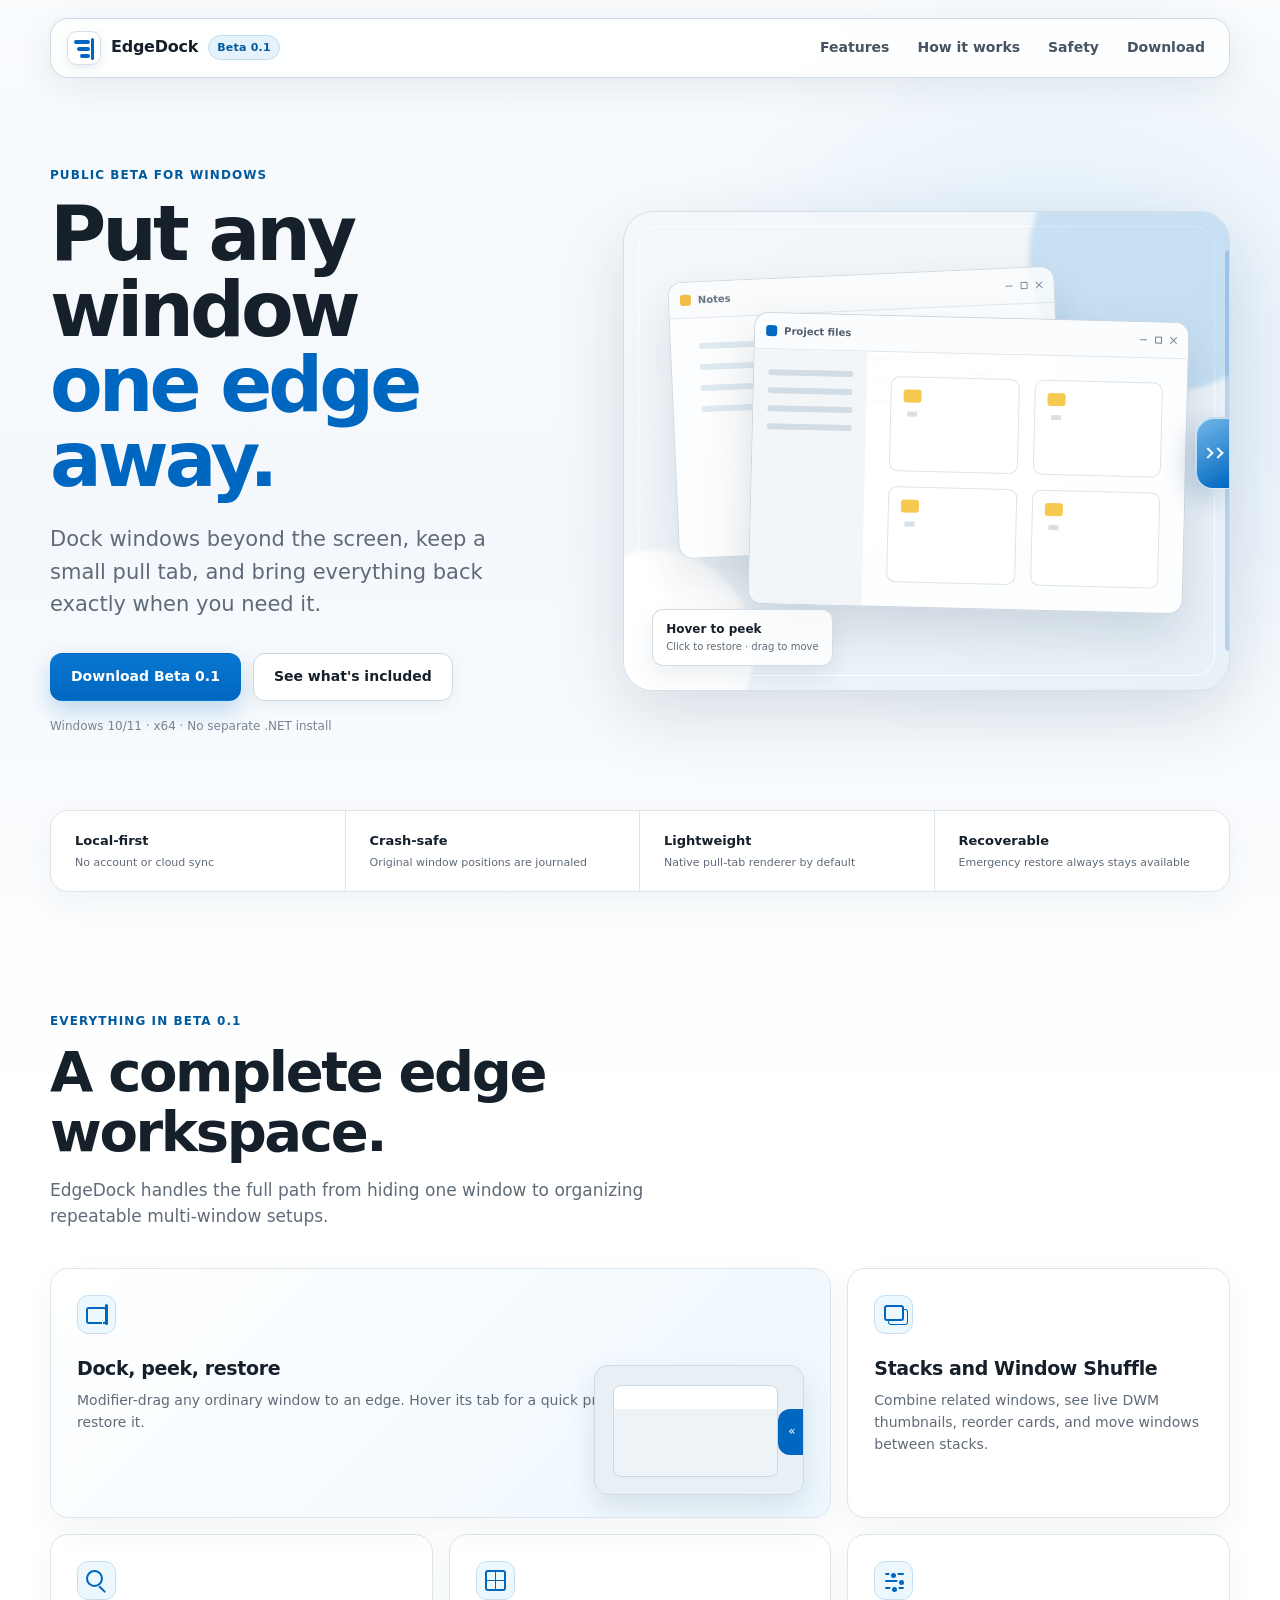
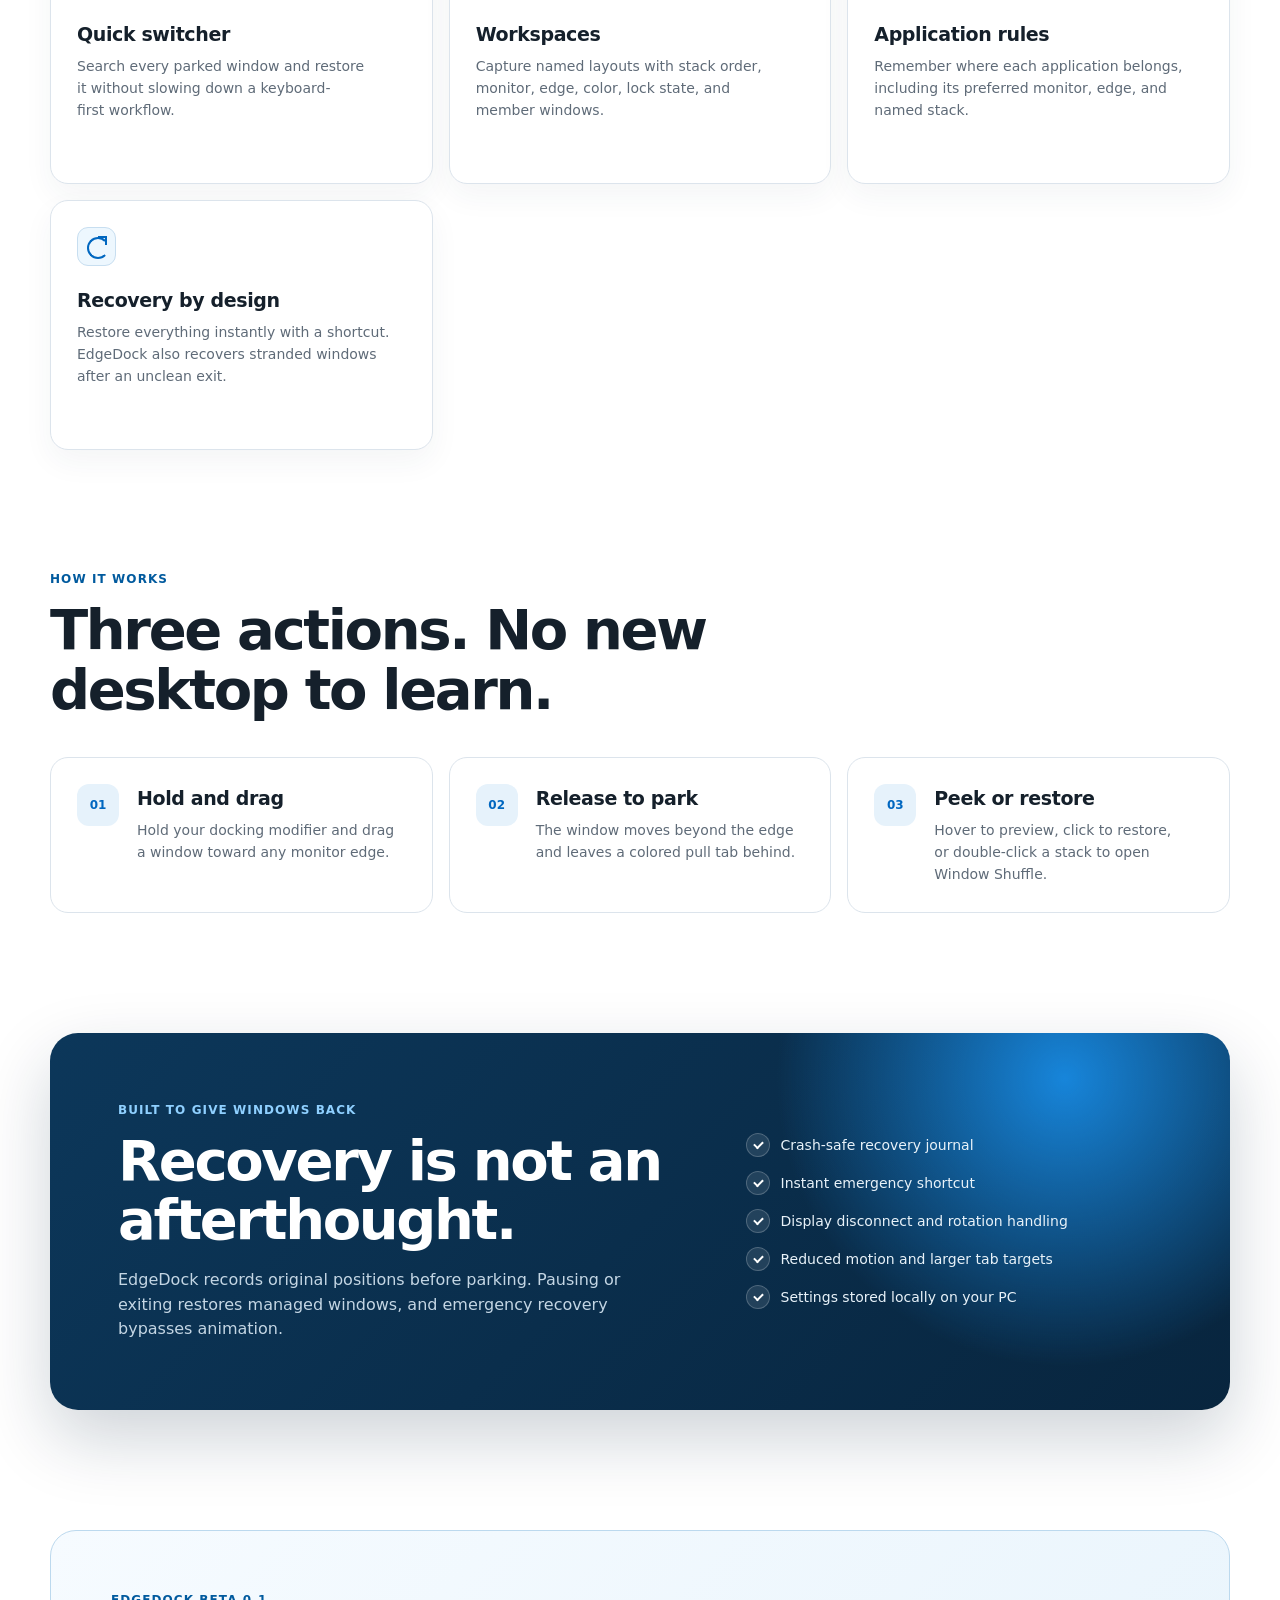
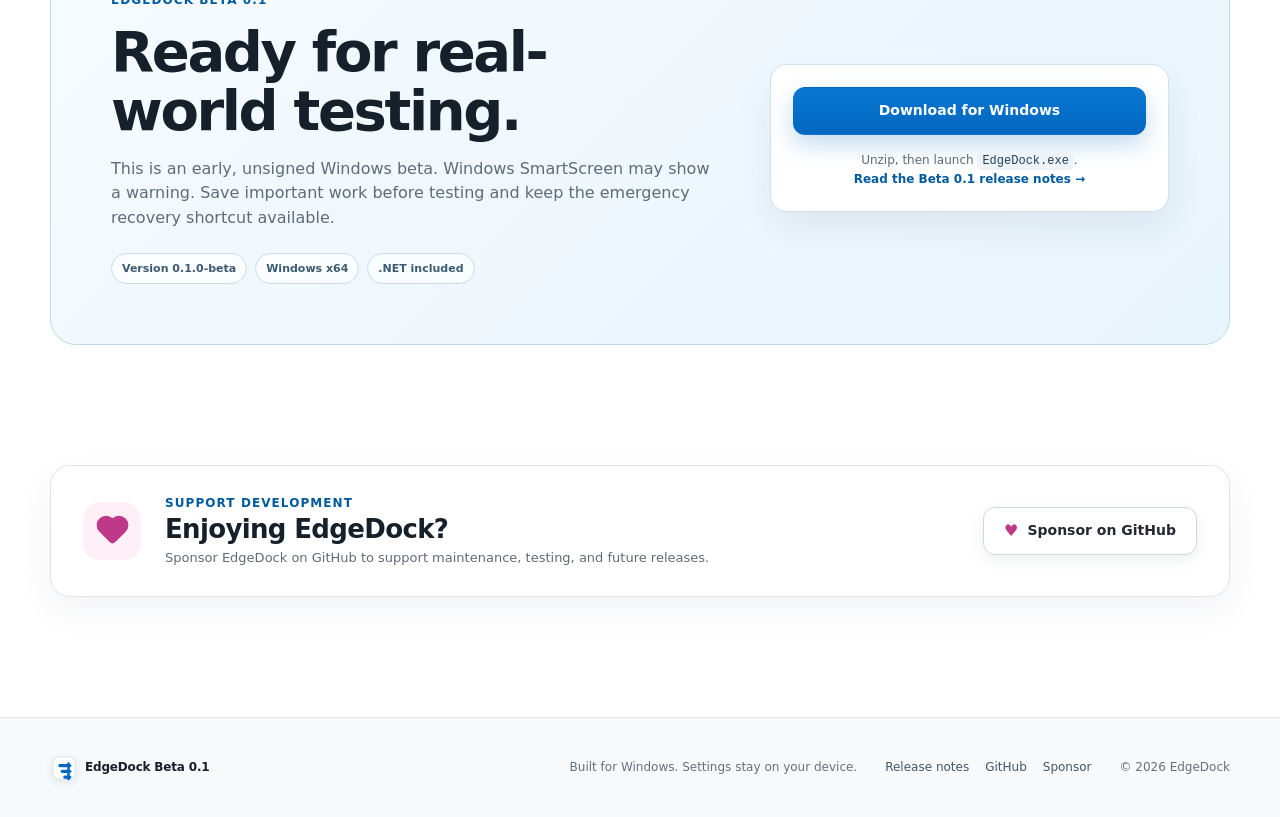
==== commit 40ec423a: "Add GitHub Sponsors support" ====
--- a/index.html
+++ b/index.html
@@ -152,9 +152,9 @@
 
     <section class="section support-section" id="support">
       <div class="support-card">
-        <div class="coffee" aria-hidden="true"><span></span></div>
-        <div><p class="eyebrow">Support development</p><h2>Enjoying EdgeDock?</h2><p>If EdgeDock makes your desktop easier to manage, you'll be able to buy the developer a coffee here.</p></div>
-        <a class="button secondary pending" href="#support" aria-disabled="true">Ko-fi link coming soon</a>
+        <div class="sponsor-heart" aria-hidden="true"><span></span></div>
+        <div><p class="eyebrow">Support development</p><h2>Enjoying EdgeDock?</h2><p>Sponsor EdgeDock on GitHub to support maintenance, testing, and future releases.</p></div>
+        <a class="button sponsor-button" href="https://github.com/sponsors/lol40560">Sponsor on GitHub</a>
       </div>
     </section>
   </main>
@@ -162,7 +162,7 @@
   <footer>
     <div class="brand footer-brand"><span class="brand-mark small" aria-hidden="true"><i></i><i></i><i></i><b></b></span><span>EdgeDock Beta 0.1</span></div>
     <p>Built for Windows. Settings stay on your device.</p>
-    <div><a href="release-notes.html">Release notes</a><a href="https://github.com/lol40560/EdgeDock-Website">GitHub</a></div>
+    <div><a href="release-notes.html">Release notes</a><a href="https://github.com/lol40560/EdgeDock-Website">GitHub</a><a href="https://github.com/sponsors/lol40560">Sponsor</a></div>
     <p class="copyright">&copy; 2026 EdgeDock</p>
   </footer>
 </body>
--- a/styles.css
+++ b/styles.css
@@ -76,7 +76,9 @@
 .button.secondary { color: var(--ink); background: #fff; border-color: #ccd8e3; box-shadow: 0 5px 15px rgba(25, 49, 74, .06); }
 .button.secondary:hover { border-color: #9fb8ce; background: #fafdff; }
 .button.wide { width: 100%; }
-.button.pending { color: #71808d; cursor: not-allowed; background: #f5f7f9; box-shadow: none; }
+.button.sponsor-button { color: #24292f; border-color: #d0d7de; background: #fff; box-shadow: 0 5px 15px rgba(25, 49, 74, .08); }
+.button.sponsor-button::before { content: "\2665"; margin-right: 9px; color: #bf3989; font-size: 16px; line-height: 1; }
+.button.sponsor-button:hover { border-color: #bf3989; background: #fff7fb; box-shadow: 0 9px 20px rgba(191, 57, 137, .14); }
 .compatibility { margin: 16px 0 0; color: #778492; font-size: 12px; }
 
 .product-stage { position: relative; min-height: 480px; overflow: hidden; border: 1px solid #d3dee8; border-radius: 30px; background: linear-gradient(145deg, #f5f8fb 0%, #e8f1f8 100%); box-shadow: var(--shadow); }
@@ -176,10 +178,11 @@
 
 .support-section { padding-bottom: 120px; }
 .support-card { display: grid; grid-template-columns: auto 1fr auto; gap: 24px; align-items: center; padding: 28px 32px; border: 1px solid var(--line); border-radius: 20px; background: #fff; box-shadow: 0 14px 34px rgba(28, 53, 77, .06); }
-.support-card .coffee { position: relative; display: grid; width: 58px; height: 58px; place-items: center; border-radius: 17px; background: #fff2d8; }
-.coffee span { position: relative; width: 22px; height: 17px; border: 2px solid #8c5b16; border-top: 0; border-radius: 2px 2px 7px 7px; }
-.coffee span::before { content: ""; position: absolute; width: 8px; height: 9px; right: -9px; top: 2px; border: 2px solid #8c5b16; border-left: 0; border-radius: 0 6px 6px 0; }
-.coffee span::after { content: ""; position: absolute; width: 18px; height: 2px; left: 0; bottom: -6px; border-radius: 2px; background: #8c5b16; }
+.support-card .sponsor-heart { position: relative; display: grid; width: 58px; height: 58px; place-items: center; border-radius: 17px; background: #fff0f7; }
+.sponsor-heart span { position: relative; width: 19px; height: 19px; border-radius: 4px 2px 4px 4px; background: #bf3989; transform: rotate(45deg); }
+.sponsor-heart span::before, .sponsor-heart span::after { content: ""; position: absolute; width: 19px; height: 19px; border-radius: 50%; background: #bf3989; }
+.sponsor-heart span::before { left: -9px; top: 0; }
+.sponsor-heart span::after { left: 0; top: -9px; }
 .support-card h2 { font-size: 26px; letter-spacing: -.025em; }
 .support-card p:not(.eyebrow) { margin: 5px 0 0; color: var(--muted); font-size: 13px; }
 .support-card .eyebrow { margin-bottom: 3px; }
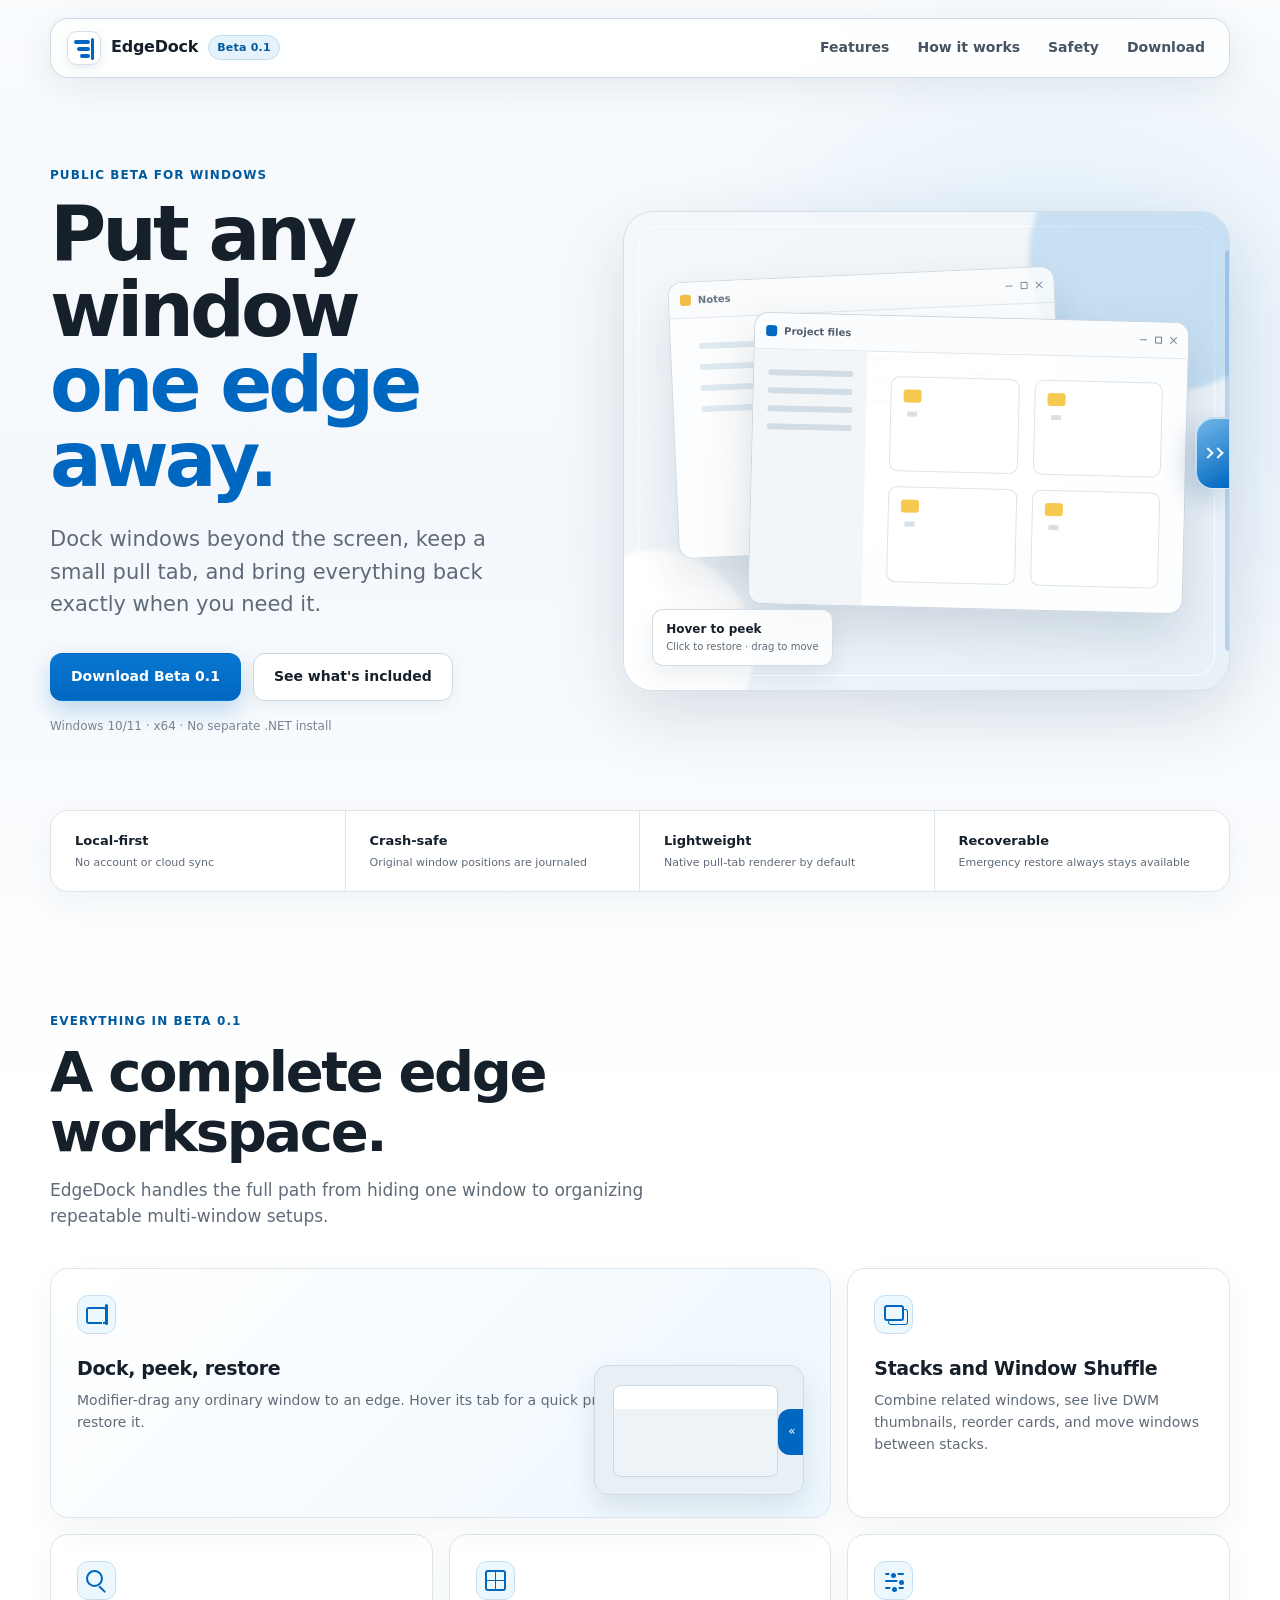
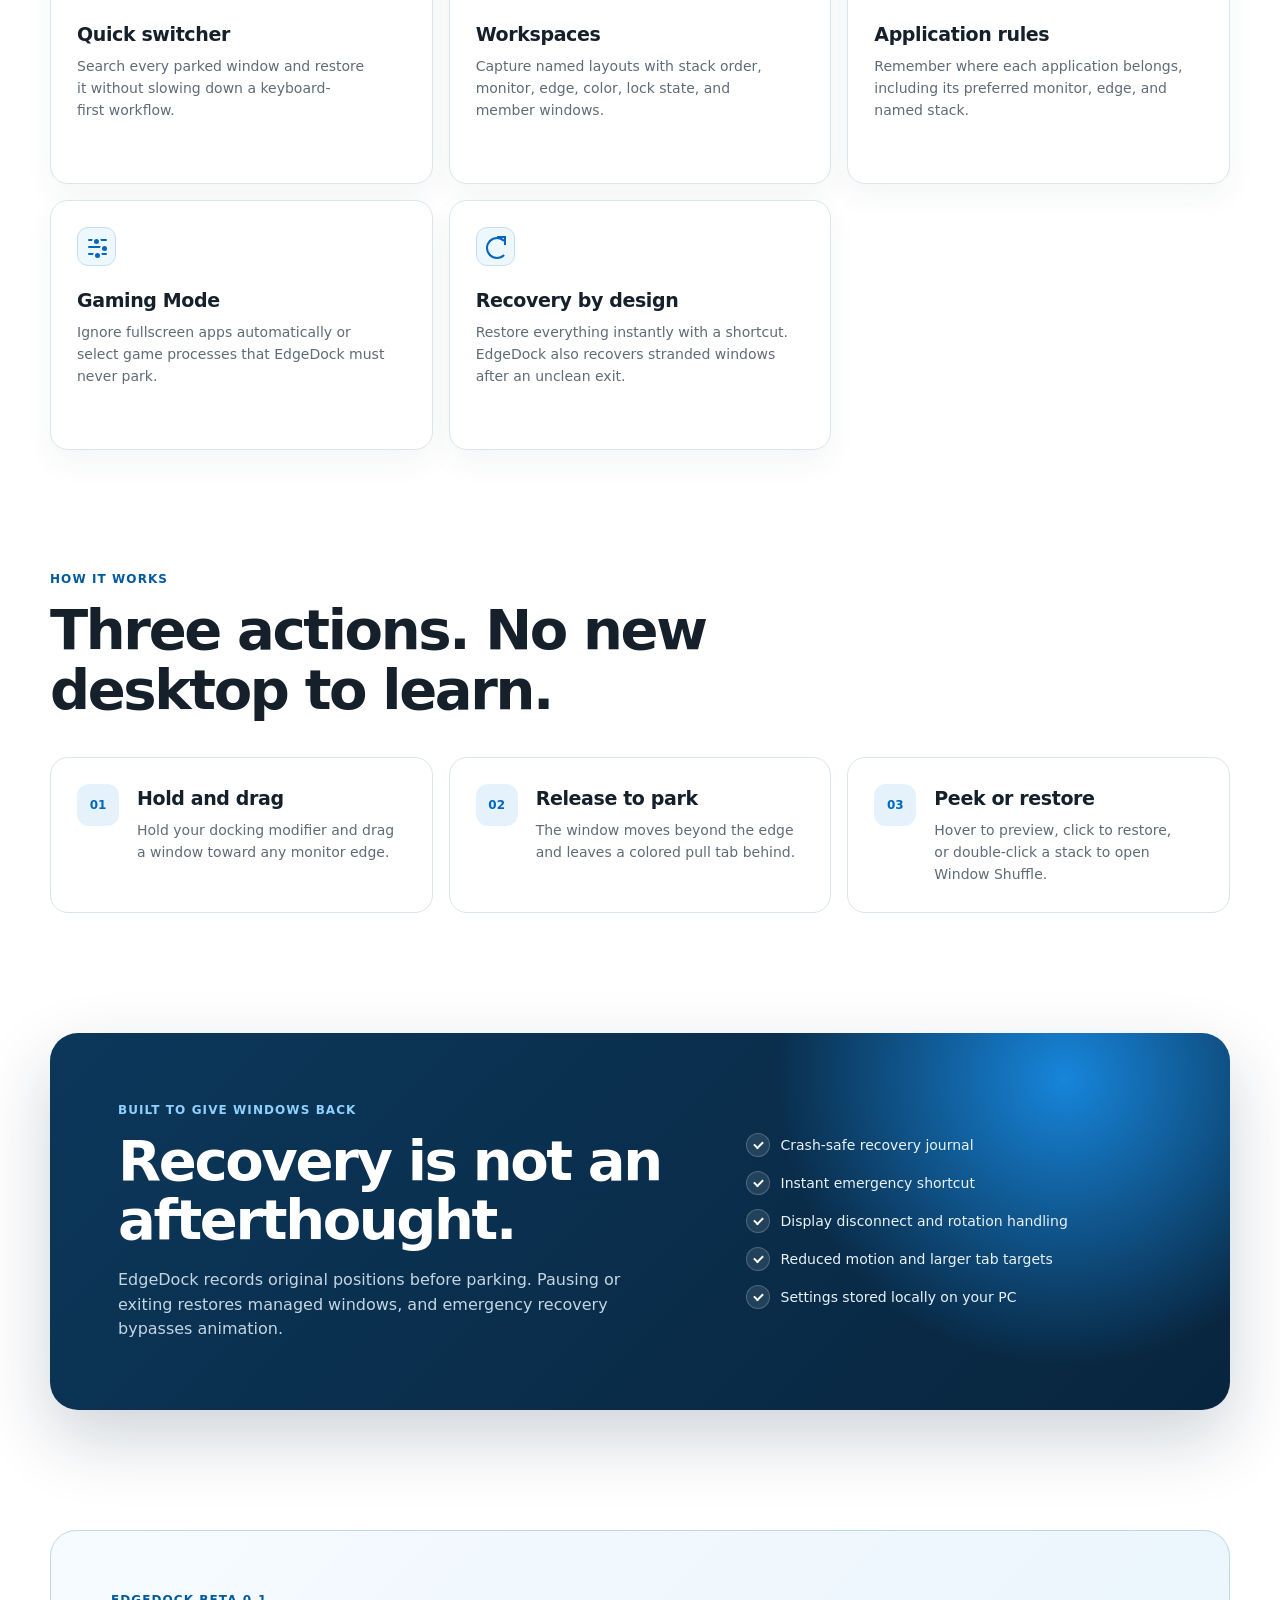
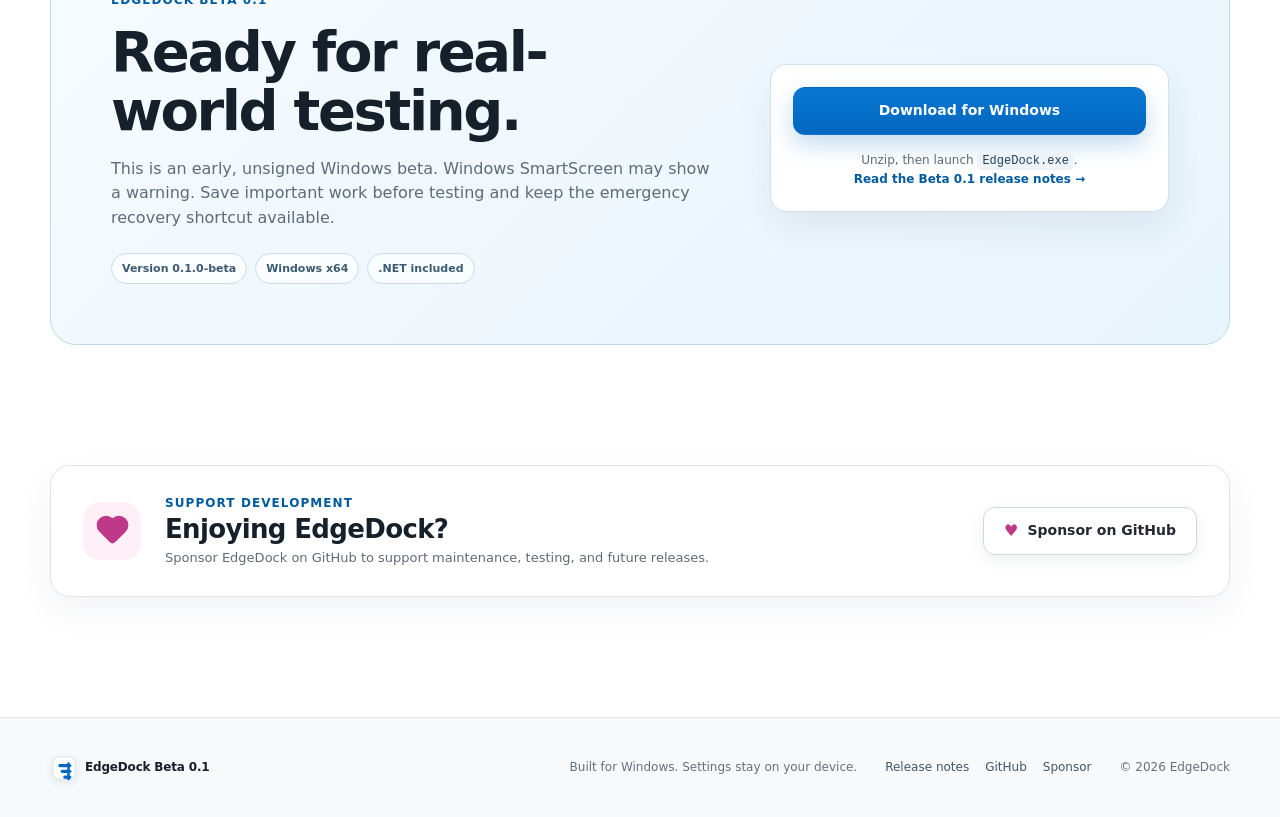
==== commit 146b0f05: "Document gaming mode" ====
--- a/index.html
+++ b/index.html
@@ -98,6 +98,11 @@
           <p>Remember where each application belongs, including its preferred monitor, edge, and named stack.</p>
         </article>
         <article class="feature-card">
+          <span class="feature-icon icon-rules" aria-hidden="true"></span>
+          <h3>Gaming Mode</h3>
+          <p>Ignore fullscreen apps automatically or select game processes that EdgeDock must never park.</p>
+        </article>
+        <article class="feature-card">
           <span class="feature-icon icon-recovery" aria-hidden="true"></span>
           <h3>Recovery by design</h3>
           <p>Restore everything instantly with a shortcut. EdgeDock also recovers stranded windows after an unclean exit.</p>
